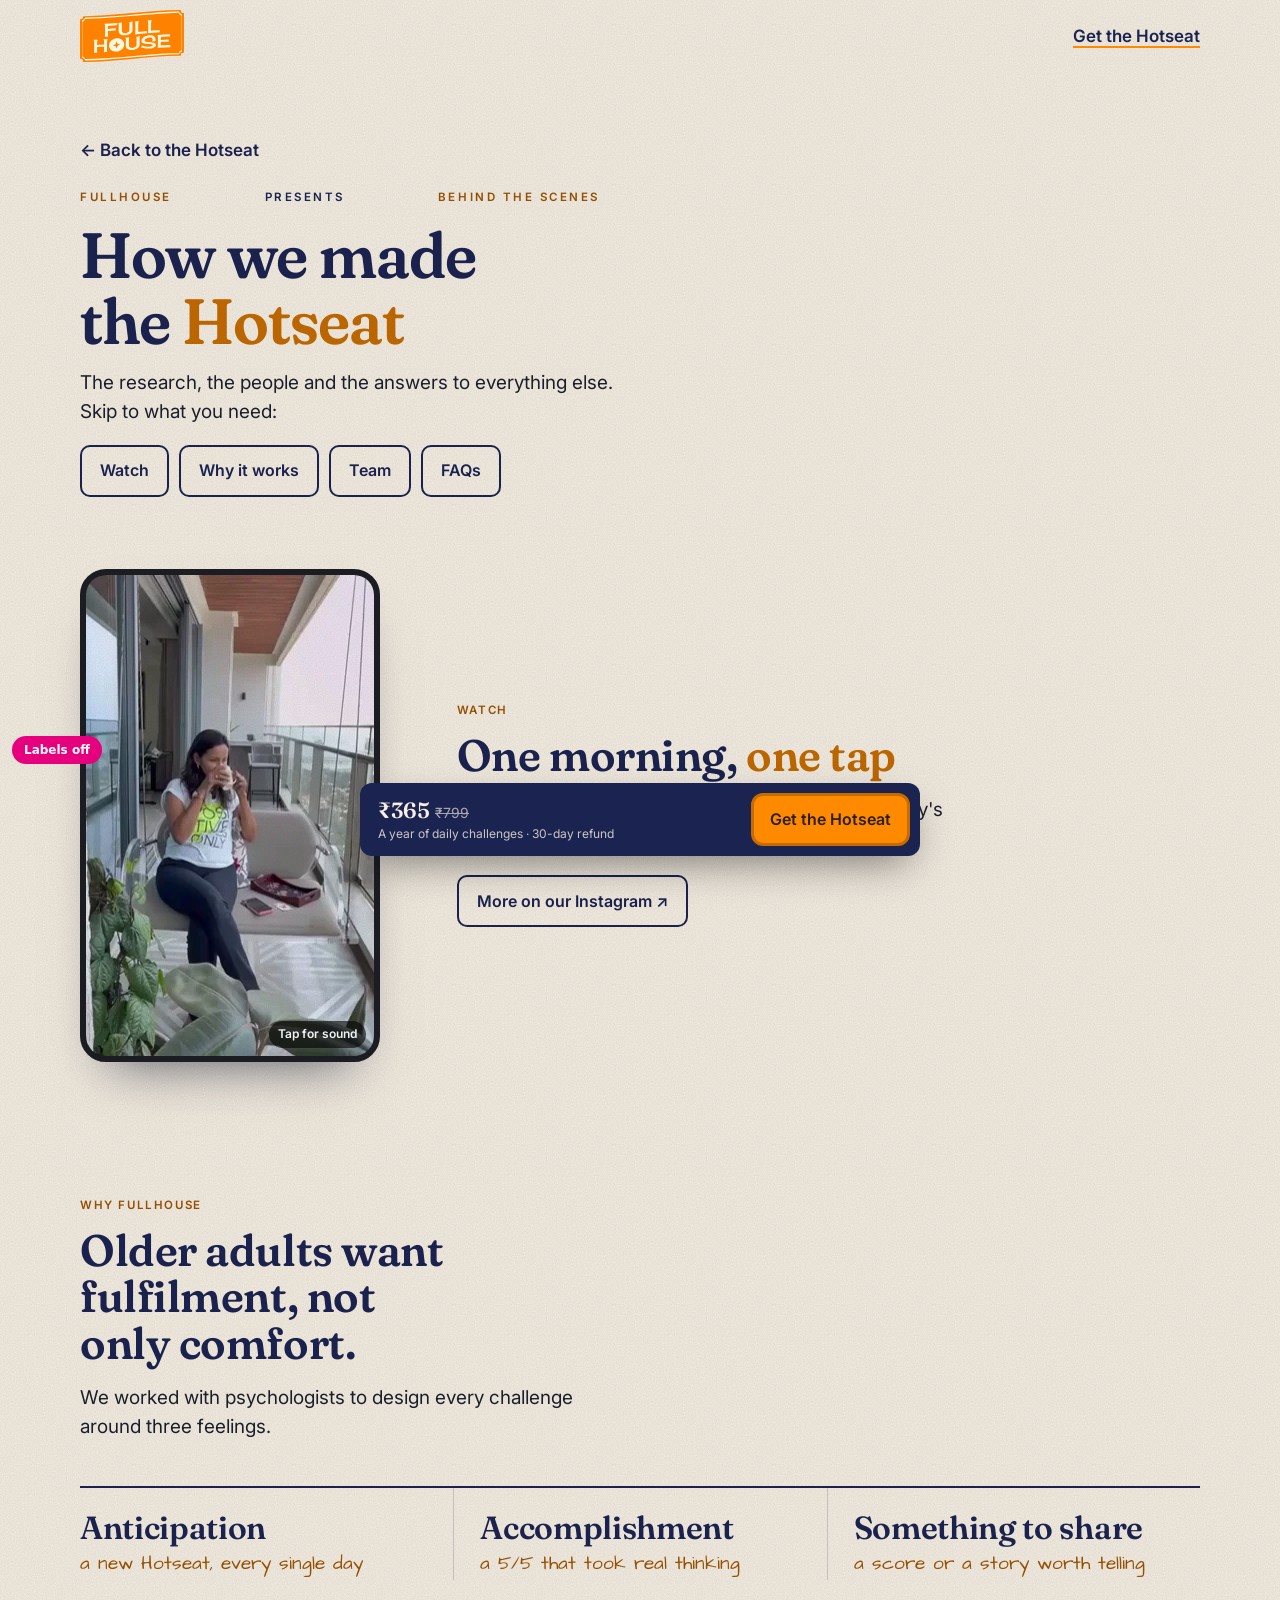
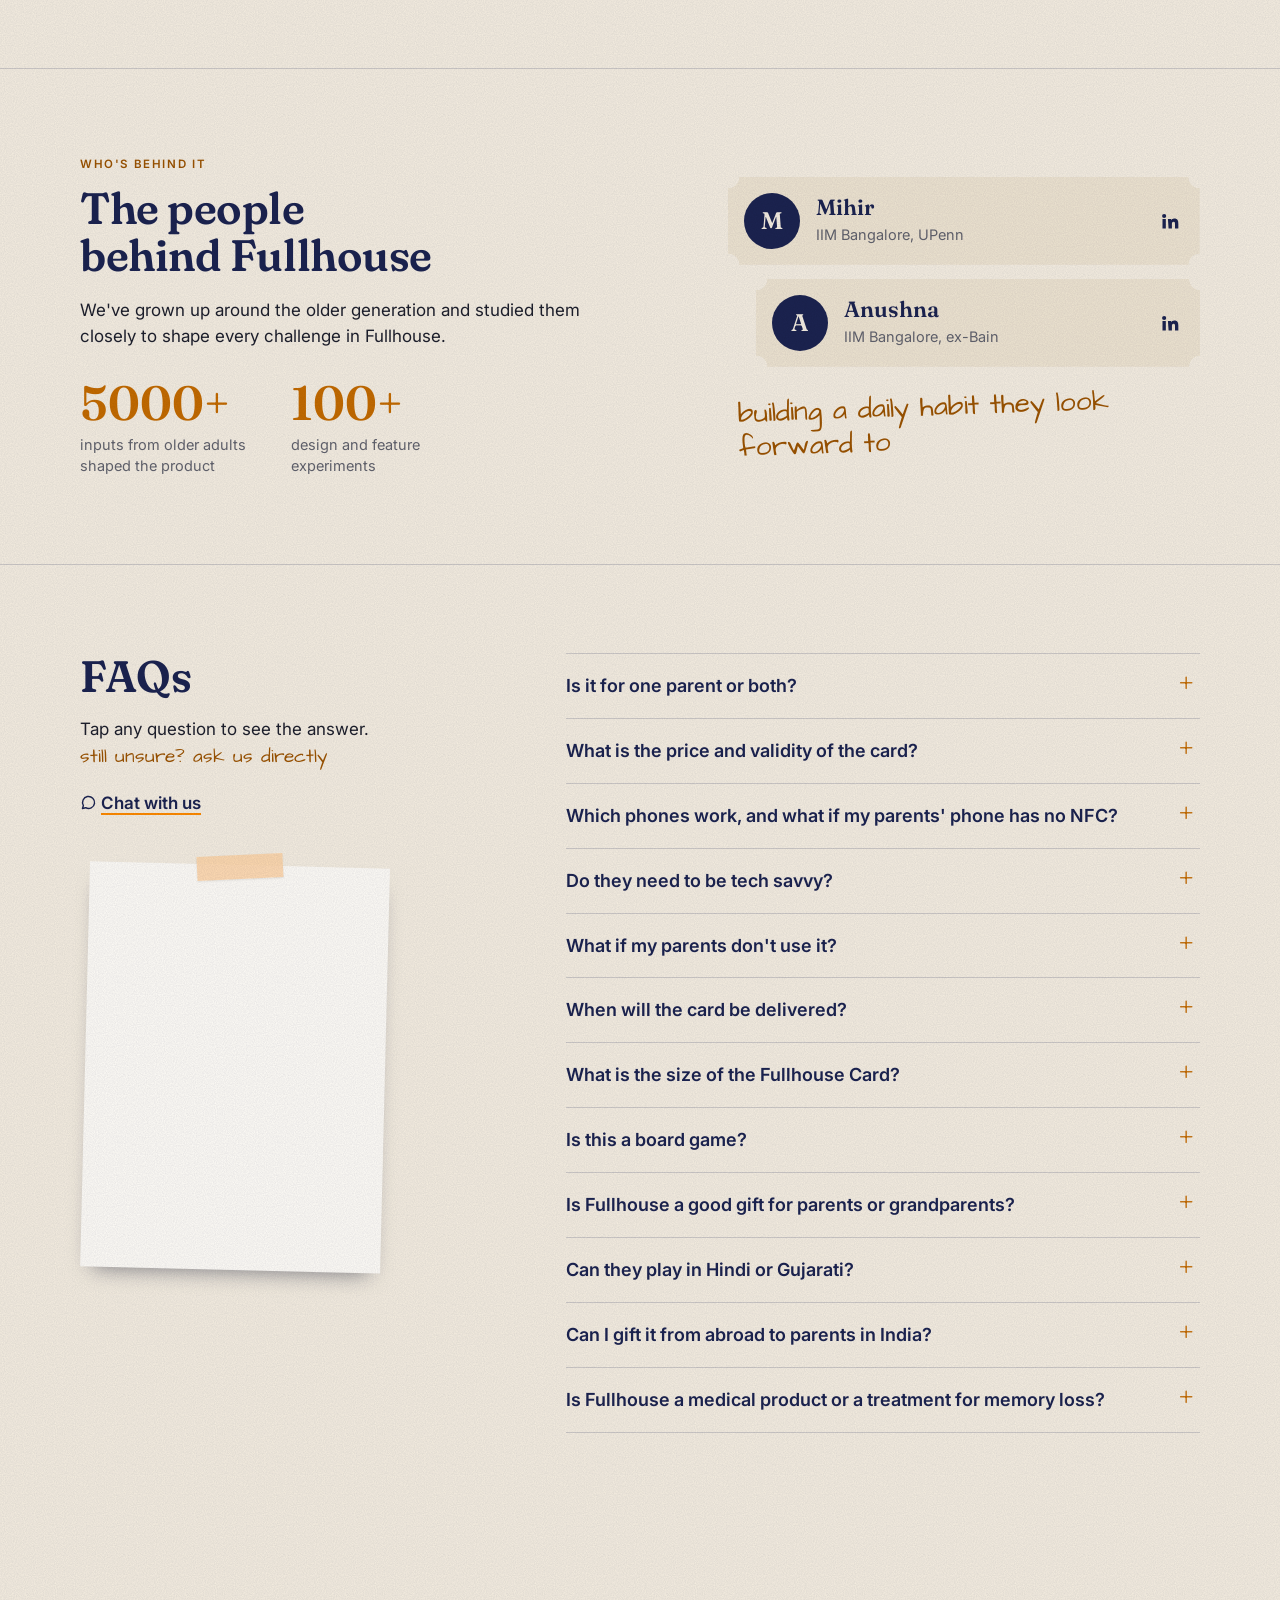
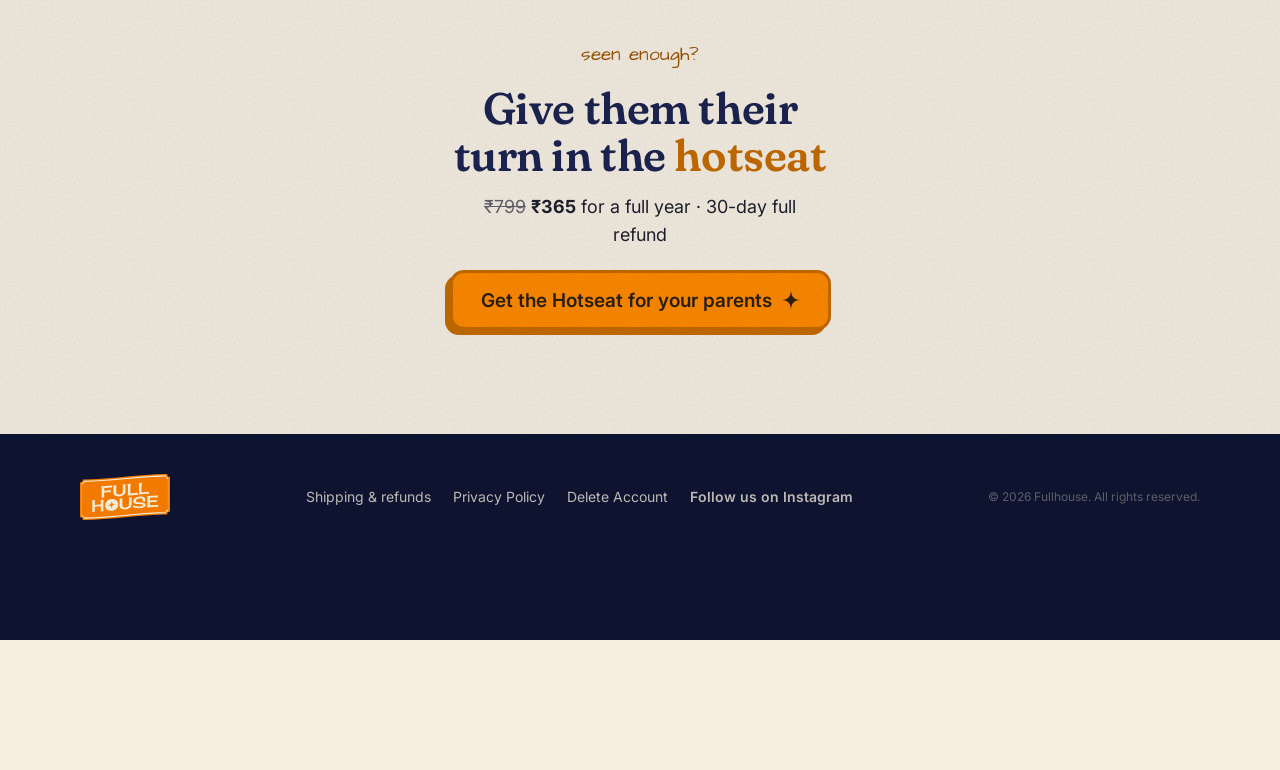
==== more.html @ b793ec42 "Hotseat landing v5 review build" ====
<!doctype html>
<html lang="en"><head><meta charset="utf-8"><meta name="robots" content="noindex, nofollow"><meta name="viewport" content="width=device-width, initial-scale=1, viewport-fit=cover">
<title>Hotseat: Behind the Scenes</title>
<link rel="preconnect" href="https://fonts.googleapis.com">
<link rel="preconnect" href="https://fonts.gstatic.com" crossorigin>
<link rel="stylesheet" href="https://fonts.googleapis.com/css2?family=Architects+Daughter&family=Inter:wght@400;500;600;700&family=Fraunces:ital,opsz,wght,SOFT,WONK@0,9..144,300..900,0..100,0..1;1,9..144,300..900,0..100,0..1&family=Livvic:wght@500;700&display=swap">
<link rel="stylesheet" href="brand/fullhouse.css">
<link rel="stylesheet" href="hotseat.css">

</head><body>
<svg width="0" height="0" style="position:absolute" aria-hidden="true">
  <symbol id="star" viewBox="0 0 24 24"><path d="M12 0C13 8.2 15.8 11 24 12 15.8 13 13 15.8 12 24 11 15.8 8.2 13 0 12 8.2 11 11 8.2 12 0Z"/></symbol>
  <symbol id="li" viewBox="0 0 24 24"><path d="M4.98 3.5a2.5 2.5 0 1 1 0 5 2.5 2.5 0 0 1 0-5zM3 9.5h4V21H3zM9.5 9.5h3.8v1.6h.1c.5-1 1.8-2 3.8-2 4 0 4.8 2.6 4.8 6V21h-4v-5.2c0-1.2 0-2.8-1.7-2.8s-2 1.3-2 2.7V21h-4z"/></symbol>
  <symbol id="wa" viewBox="0 0 24 24"><path d="M3.5 20.5l1.3-4.2A8.5 8.5 0 1 1 8 19.4z" fill="none" stroke="currentColor" stroke-width="2" stroke-linejoin="round"/></symbol>
</svg>

<div class="fh">

<nav class="nav" id="nav">
  <div class="wrap">
    <a href="index.html"><img class="logo" src="brand/assets/logo.svg" alt="Fullhouse"></a>
    <div class="nav-r"><a class="fh-link" href="index.html#buy">Get the Hotseat</a></div>
  </div>
</nav>

<main>
<!-- ================= PAGE 2: behind the scenes, for anyone who wants more before buying ================= -->
<section class="bts" data-label="Behind the scenes">
  <div class="wrap">
    <a class="back-link" href="index.html#buy">← Back to the Hotseat</a>
    <div class="fh-presents"><span>Fullhouse</span>presents<span>Behind the scenes</span></div>
    <h1 class="fh-display">How we made the <em>Hotseat</em></h1>
    <p class="lead">The research, the people and the answers to everything else. Skip to what you need:</p>
    <nav class="jump" aria-label="On this page"><a class="btn-line" href="#demo">Watch</a><a class="btn-line" href="#why">Why it works</a><a class="btn-line" href="#team">Team</a><a class="btn-line" href="#faqs">FAQs</a></nav>
  </div>
</section>

<section class="demo" id="demo" data-label="Demo video">
  <div class="wrap demo-grid">
    <button class="vid" type="button" aria-label="Play the demo video with sound">
      <video src="assets/live/product-demo-web.mp4" poster="assets/live/product-demo-poster.webp" muted loop playsinline preload="none"></video>
      <span class="snd">Tap for sound</span>
    </button>
    <div>
      <span class="fh-label lbl">Watch</span>
      <h2 class="fh-h2">One morning, <em>one tap</em></h2>
      <p class="lead">A real Hotseat on a real phone: tap the card, and today's challenge opens.</p>
      <p class="follow"><a class="btn-line" href="https://www.instagram.com/fullhouse.app/" target="_blank" rel="noopener">More on our Instagram ↗</a></p>
      <span class="todo">Add more socials here (YouTube shorts, player reels) once they exist</span>
    </div>
  </div>
</section>

<!-- ================= S5 WHY FULLHOUSE ================= -->
<section class="why" id="why" data-label="Why it works">
  <div class="wrap">
    <span class="fh-label lbl">Why Fullhouse</span>
    <h2 class="fh-h2" style="max-width:20ch">Older adults want fulfilment, not only comfort.</h2>
    <p class="lead">We worked with psychologists to design every challenge around three feelings.<span class="todo">Back this up: name the psychologist(s) or their credentials, e.g. "with Dr X, clinical psychologist"</span></p>
    <div class="feel">
      <div><b>Anticipation</b><span class="aside">a new Hotseat, every single day</span></div>
      <div><b>Accomplishment</b><span class="aside">a 5/5 that took real thinking</span></div>
      <div><b>Something to share</b><span class="aside">a score or a story worth telling</span></div>
    </div>
    <span class="todo">Claim slot: one taped research snippet would land "anticipation", e.g. Nawijn et al. 2010 (most of a holiday's happiness comes before it)</span>
  </div>
</section>

<!-- ================= S7 TEAM ================= -->
<section class="team rule" id="team" data-label="Team">
  <div class="wrap team-grid">
    <div>
      <span class="fh-label lbl">Who's behind it</span>
      <h2 class="fh-h2">The people behind Fullhouse</h2>
      <p>We've grown up around the older generation and studied them closely to shape every challenge in Fullhouse.</p>
      <div class="stats">
        <div><b>5000+</b><span>inputs from older adults shaped the product</span></div>
        <div><b>100+</b><span>design and feature experiments</span></div>
      </div>
      <span class="todo">Back this up: what counts as an "input" (interviews, survey answers, playtests?) and since when</span>
    </div>
    <div>
      <div class="fcards">
        <a class="fcard fh-notch" href="https://www.linkedin.com/in/mihirshah137/" target="_blank" rel="noopener"><span class="av2">M</span><span><b>Mihir</b><small>IIM Bangalore, UPenn</small></span><svg aria-label="LinkedIn"><use href="#li"/></svg></a>
        <a class="fcard fh-notch" href="https://www.linkedin.com/in/anushna-gugalia/" target="_blank" rel="noopener"><span class="av2">A</span><span><b>Anushna</b><small>IIM Bangalore, ex-Bain</small></span><svg aria-label="LinkedIn"><use href="#li"/></svg></a>
      </div>
      <span class="sign2 aside">building a daily habit they look forward to</span>
    </div>
  </div>
</section>

<!-- ================= S8 FAQ (live answers) ================= -->
<section class="faq rule" id="faqs" data-label="FAQs">
  <div class="wrap faq-grid">
    <div class="head">
      <h2 class="fh-h2">FAQs</h2>
      <p>Tap any question to see the answer.</p>
      <span class="aside">still unsure? ask us directly</span>
      <p style="margin-top:8px"><a class="fh-link" href="https://wa.me/918828807838"><svg><use href="#wa"/></svg>Chat with us</a></p>
      <figure class="fh-snap fh-flutter"><span class="fh-tape"></span><span class="fh-illus" style="--img:url(assets/illus/courtyard.png)" role="img" aria-label="Linocut: a family chatting over chai in a courtyard"></span></figure>
    </div>
    <div>
      <details><summary>Is it for one parent or both?</summary><p>Both can play on one card. If they'd like their own scores on the leaderboard, get a card each. They can also tap their card on a friend's phone, so friends can play today's Hotseat too, free.</p></details>
      <details><summary>What is the price and validity of the card?</summary><p>The card is priced at <s>₹799</s> ₹365 (early bird offer, first 2000 cards only) including GST for a year of the daily Hotseat challenge from the day the user starts using the card. The card is not renewable and there are no recurring expenses.</p></details>
      <details><summary>Which phones work, and what if my parents' phone has no NFC?</summary><p>Tap-to-open needs a compatible NFC phone; support varies by model. If tapping does not work, use the QR code or link instead. An internet connection is needed for the daily challenges. Our team can help with setup on WhatsApp.</p></details>
      <details><summary>Do they need to be tech savvy?</summary><p>Not at all. If they can use WhatsApp, they can use Fullhouse. We put their login on the card before it ships, so there's no sign-up or password: they download the app once, tap the card, and they're in. After that, one tap opens the day's challenge - no menus, no navigation. We're on WhatsApp if they'd like help.</p></details>
      <details><summary>What if my parents don't use it?</summary><p>Request a full refund within 30 days of delivery, no questions asked and no physical return required. <a class="fh-link" href="https://fullhouse.app/shipping-returns#request-refund">Request your refund through the website</a>.</p></details>
      <details><summary>When will the card be delivered?</summary><p>The first batch ships on 1 November 2026, with delivery expected 5–7 days after dispatch. Shipping is free across India. This is a dispatch date, not a guaranteed Diwali arrival date. <a class="fh-link" href="https://fullhouse.app/shipping-returns">Delivery details</a>.</p></details>
      <details><summary>What is the size of the Fullhouse Card?</summary><p>Same as a credit card - it slips easily into a wallet or sits on a side table.</p></details>
      <details><summary>Is this a board game?</summary><p>No. The Fullhouse Hotseat is a tap-to-play card - tapping it on their phone opens the day's challenge in the Fullhouse app. New quizzes, games, and memory prompts arrive every single day for 365 days.</p></details>
      <details><summary>Is Fullhouse a good gift for parents or grandparents?</summary><p>It suits someone who enjoys quizzes, familiar stories and a small daily activity on their phone. You can play a few challenges together at the start. It is not an age test, and nobody needs to be competitive or get every answer right.</p></details>
      <details><summary>Can they play in Hindi or Gujarati?</summary><p>Daily challenges are available in Hindi, Gujarati and English. Try our free <a class="fh-link" href="https://fullhouse.app/hi/paheliyan">Hindi paheliyan</a> or <a class="fh-link" href="https://fullhouse.app/gu/ukhana">Gujarati ukhana</a> with your family.</p></details>
      <details><summary>Can I gift it from abroad to parents in India?</summary><p>We deliver across India. You can arrange a gift for someone living in India; checkout shows the payment methods available to you. If your overseas payment method is not accepted, contact us on WhatsApp for help before ordering. International delivery is not available yet.</p></details>
      <details><summary>Is Fullhouse a medical product or a treatment for memory loss?</summary><p>No. Fullhouse is for entertainment and daily mental engagement. It does not diagnose, prevent or treat dementia or other medical conditions. Read our <a class="fh-link" href="https://fullhouse.app/cognitive-reserve">guide to cognitive reserve for Indian families</a> for the research context.</p></details>
    </div>
  </div>
</section>

<section class="end end-mini" data-label="Back to buy">
  <div class="wrap">
    <p class="aside">seen enough?</p>
    <h2 class="fh-h2">Give them their turn in the <em>hotseat</em></h2>
    <p class="end-sub"><s>₹799</s> <b>₹365</b> for a full year · 30-day full refund</p>
    <a class="fh-btn ask-btn" href="index.html#buy">Get the Hotseat for your parents <svg class="star"><use href="#star"/></svg></a>
  </div>
</section>
</main>

<footer class="foot">
  <div class="wrap">
    <img src="brand/assets/logo.svg" alt="Fullhouse">
    <nav>
      <a href="https://fullhouse.app/shipping-returns">Shipping &amp; refunds</a>
      <a href="https://fullhouse.app/privacy-policy">Privacy Policy</a>
      <a href="https://fullhouse.app/delete-account">Delete Account</a>
      <a class="fh-link" href="https://www.instagram.com/fullhouse.app/" target="_blank" rel="noopener">Follow us on Instagram</a>
    </nav>
    <small>© 2026 Fullhouse. All rights reserved.</small>
  </div>
</footer>

<a class="buybar on" href="index.html#buy" aria-label="Get the Hotseat, ₹365 early-bird price">
  <span><b>₹365</b> <s>₹799</s><small>A year of daily challenges · 30-day refund</small></span>
  <span class="go">Get the Hotseat</span>
</a>
<button class="dbg-toggle" id="dbgToggle" type="button">Labels on</button>
</div>

<script>
/* page 2 only needs the labels toggle and the demo video */
(() => {
  const $ = s => document.querySelector(s), btn = $("#dbgToggle");
  let on = true; try { on = localStorage.getItem("fh-dbg") === "on"; } catch (e) {}
  const apply = () => { document.documentElement.classList.toggle("dbg", on); btn.textContent = on ? "Labels on" : "Labels off"; };
  btn.onclick = () => { on = !on; try { localStorage.setItem("fh-dbg", on ? "on" : "off"); } catch (e) {} apply(); }; apply();
  const b = $(".vid"), v = b.querySelector("video"), s = b.querySelector(".snd");
  const mute = () => { v.muted = true; s.textContent = "Tap for sound"; };
  b.onclick = () => { if (!v.muted && !v.paused) return mute(); v.muted = false; v.currentTime = 0; s.textContent = "Sound on"; v.play().catch(mute); };
  new IntersectionObserver(([e]) => { if (e.isIntersecting) { if (!matchMedia("(prefers-reduced-motion: reduce)").matches) v.play().catch(() => {}); } else { v.pause(); mute(); } }, { threshold: .4 }).observe(v);
})();
</script>
<script src="brand/fullhouse.js"></script>
</body></html>
---- brand/fullhouse.css ----
/* Fullhouse web system v0.1: "tickets with things stuck on".
   One stylesheet for the brandbook and every real page. Rules and reasons: BRANDBOOK.md.
   Needs Google Fonts: Fraunces (opsz, wght, SOFT, WONK, ital), Inter and Architects Daughter (same faces as fullhouse-play). */


:root{
  /* paper */
  --fh-paper:#F6EFE1;      /* page */
  --fh-paper-2:#EFE5D1;    /* printed stubs, quiet panels */
  --fh-card:#FFFDF7;       /* polaroid borders, snippets, answer tickets */
  --fh-postit:#FFD9A8;     /* post-its only */
  /* ink */
  --fh-navy:#1B2350;       /* all ink: type, linework, the dark panel */
  --fh-text:#1D1F2C;       /* long body copy */
  --fh-mute:#62636D;       /* sources, captions (5.2:1 on paper) */
  /* orange: Fullhouse */
  --fh-orange:#FF8A00;     /* fills only: button, frames, token, highlights. Never text on paper (2.1:1) */
  --fh-orange-rim:#C56B00; /* button rim + shadow; orange text >= 24px only (3.4:1) */
  --fh-orange-text:#9C5300;/* small orange text on paper (5.0:1) */
  --fh-orange-soft:#FFD3A1;/* tape, quiet highlights */
  --fh-on-orange:#2B1F14;  /* text on orange (6.8:1). Never white (2.4:1) */

  --fh-serif:"Fraunces", Georgia, "Times New Roman", serif;
  --fh-sans:"Inter", "Helvetica Neue", Arial, sans-serif;
  --fh-hand:"Architects Daughter", "Bradley Hand", "Segoe Print", cursive;

  /* type scale (phone / grows on wide screens) */
  --fh-t-display:clamp(36px, 7vw, 64px);
  --fh-t-h2:clamp(28px, 5vw, 44px);
  --fh-t-h3:clamp(21px, 3.4vw, 26px);
  --fh-t-body:17px;
  --fh-t-small:15px;
  --fh-t-label:11.5px;
  --fh-t-note:20px;        /* Architects Daughter, matches fullhouse-play */

  /* space: 4 8 12 16 24 32 48 72 */
  --fh-s1:4px; --fh-s2:8px; --fh-s3:12px; --fh-s4:16px; --fh-s5:24px; --fh-s6:32px; --fh-s7:48px; --fh-s8:72px;
  --fh-notch:16px;         /* ticket corner radius; 11px on small stubs */
  --fh-grain:url("data:image/svg+xml;utf8,<svg xmlns='http://www.w3.org/2000/svg' width='160' height='160'><filter id='n'><feTurbulence type='fractalNoise' baseFrequency='.9' numOctaves='2' stitchTiles='stitch'/><feColorMatrix values='0 0 0 0 0.1  0 0 0 0 0.1  0 0 0 0 0.2  0 0 0 .5 0'/></filter><rect width='100%' height='100%' filter='url(%23n)'/></svg>");
  color-scheme:light;      /* single light world on purpose: it is printed paper */
}

/* ---------- base ---------- */
.fh{background:var(--fh-paper);color:var(--fh-text);font:400 var(--fh-t-body)/1.55 var(--fh-sans);position:relative;isolation:isolate}
.fh::after{content:"";position:absolute;inset:0;background:var(--fh-grain);opacity:.32;mix-blend-mode:multiply;pointer-events:none;z-index:50}
.fh :focus-visible{outline:3px solid var(--fh-navy);outline-offset:3px}

/* ---------- type ---------- */
.fh-display{font:600 var(--fh-t-display)/1.03 var(--fh-serif);font-variation-settings:"SOFT" 70;letter-spacing:-.015em;color:var(--fh-navy);margin:0;text-wrap:balance}
.fh-display em,.fh-h2 em{font-style:normal;color:var(--fh-orange-rim)} /* one emphasis per headline; large sizes only */
.fh-h2{font:600 var(--fh-t-h2)/1.06 var(--fh-serif);font-variation-settings:"SOFT" 70;letter-spacing:-.01em;color:var(--fh-navy);margin:0;text-wrap:balance}
.fh-h3{font:600 var(--fh-t-h3)/1.2 var(--fh-serif);color:var(--fh-navy);margin:0;text-wrap:balance}
.fh-marquee{font:900 clamp(36px,8vw,56px)/.95 var(--fh-serif);font-variation-settings:"SOFT" 100,"opsz" 144;text-transform:uppercase;color:var(--fh-navy)}
.fh-label{font:600 var(--fh-t-label)/1.3 var(--fh-sans);letter-spacing:.14em;text-transform:uppercase}
.fh-small{font-size:var(--fh-t-small)}
.fh-note{font:400 var(--fh-t-note)/1.15 var(--fh-hand);color:var(--fh-navy)}
.fh-src{display:block;font:500 11.5px/1.35 var(--fh-sans);letter-spacing:.02em;color:var(--fh-mute);margin-top:var(--fh-s2)}
.fh-quote{font:italic 400 clamp(23px,4vw,30px)/1.2 var(--fh-serif);font-variation-settings:"SOFT" 100;color:var(--fh-navy);margin:0;text-wrap:balance}

/* ---------- printed: ticket notch (shared mask) ---------- */
.fh-notch{--r:var(--fh-notch);
  -webkit-mask:radial-gradient(circle at 0 0,#0000 var(--r),#000 calc(var(--r) + .5px)) 0 0/51% 51% no-repeat,radial-gradient(circle at 100% 0,#0000 var(--r),#000 calc(var(--r) + .5px)) 100% 0/51% 51% no-repeat,radial-gradient(circle at 0 100%,#0000 var(--r),#000 calc(var(--r) + .5px)) 0 100%/51% 51% no-repeat,radial-gradient(circle at 100% 100%,#0000 var(--r),#000 calc(var(--r) + .5px)) 100% 100%/51% 51% no-repeat;
          mask:radial-gradient(circle at 0 0,#0000 var(--r),#000 calc(var(--r) + .5px)) 0 0/51% 51% no-repeat,radial-gradient(circle at 100% 0,#0000 var(--r),#000 calc(var(--r) + .5px)) 100% 0/51% 51% no-repeat,radial-gradient(circle at 0 100%,#0000 var(--r),#000 calc(var(--r) + .5px)) 0 100%/51% 51% no-repeat,radial-gradient(circle at 100% 100%,#0000 var(--r),#000 calc(var(--r) + .5px)) 100% 100%/51% 51% no-repeat}

/* poster frame: orange 2px ticket outline. Usage: <div class="fh-frame fh-notch"><div class="fh-frame__in fh-notch">…</div></div> */
.fh-frame{background:var(--fh-orange);padding:2px}
.fh-frame__in{--r:calc(var(--fh-notch) - 1px);background:var(--fh-paper);padding:var(--fh-s5) var(--fh-s5) var(--fh-s6);position:relative}
.fh-presents{display:flex;justify-content:space-between;gap:var(--fh-s3);font:600 var(--fh-t-label) var(--fh-sans);letter-spacing:.22em;text-transform:uppercase;color:var(--fh-navy)}
.fh-presents span{color:var(--fh-orange-text)}
.fh-starrule{display:flex;align-items:center;justify-content:center;gap:10px;color:var(--fh-orange);margin:var(--fh-s4) 0}
.fh-starrule::before,.fh-starrule::after{content:"";height:1.5px;width:64px;background:var(--fh-orange-rim)}

/* Admit stub: label column | perforation | content */
.fh-stub{--r:11px;background:var(--fh-paper-2);display:grid;grid-template-columns:92px 1fr;position:relative}
.fh-stub::before{content:"";position:absolute;left:92px;top:9px;bottom:9px;border-left:2px dashed rgba(27,35,80,.35)}
.fh-stub__l{padding:var(--fh-s3) var(--fh-s2) var(--fh-s3) 14px;display:grid;align-content:start;gap:6px}
.fh-stub__l b{font:600 15px var(--fh-serif);color:var(--fh-navy)}
.fh-stub__l span{font:600 10.5px/1.25 var(--fh-sans);letter-spacing:.08em;text-transform:uppercase}
.fh-stub__r{padding:var(--fh-s3) var(--fh-s4) var(--fh-s3) 18px;min-width:0}

/* rubber stamp: orange outline, tilted, sits over a corner of something */
.fh-stamp{display:inline-block;transform:rotate(-8deg);border:2.5px solid var(--fh-orange);color:var(--fh-orange-text);background:rgba(255,253,247,.92);font:700 12px/1.1 var(--fh-sans);letter-spacing:.14em;text-transform:uppercase;padding:8px 10px;text-align:center;border-radius:6px}
.fh-stamp b{display:block;font:900 22px/1 var(--fh-serif);letter-spacing:0}

/* ticker: true crawl right → left. Write items once; fullhouse.js duplicates them for the loop */
.fh-ticker{overflow:hidden;white-space:nowrap;background:var(--fh-navy);color:var(--fh-paper);font:600 12.5px/1 var(--fh-sans);letter-spacing:.1em;text-transform:uppercase;padding:11px 0}
.fh-ticker__track{display:inline-flex;align-items:center;animation:fh-crawl var(--fh-crawl,40s) linear infinite}
.fh-ticker__track>*{padding-inline:12px;display:inline-flex;align-items:center}
.fh-ticker:hover .fh-ticker__track,.fh-ticker:focus-within .fh-ticker__track{animation-play-state:paused}
@keyframes fh-crawl{to{transform:translateX(-50%)}}

/* ---------- stuck on ---------- */
.fh-tape{position:absolute;width:86px;height:24px;background:rgba(255,211,161,.78);top:-10px;left:50%;transform:translateX(-50%) rotate(-4deg);box-shadow:0 1px 2px rgba(0,0,0,.08);z-index:4}
.fh-pin{position:absolute;top:-8px;left:50%;width:18px;height:18px;border-radius:50%;background:radial-gradient(circle at 35% 35%,#FFC27A,var(--fh-orange) 45%,var(--fh-orange-rim));box-shadow:2px 4px 4px -1px rgba(0,0,0,.35);transform:translateX(-50%);z-index:5}
/* polaroid: picture + optional Caveat caption. Taped = paper on paper; pinned = on show */
.fh-snap{position:relative;background:var(--fh-card);padding:9px 9px 36px;box-shadow:0 12px 22px -12px rgba(20,25,50,.55);margin:0}
.fh-snap>figcaption{position:absolute;bottom:7px;left:11px;right:11px}
.fh-snap img{display:block;width:100%;height:auto}
/* ruled notebook snippet with a torn top: research notes + their source */
.fh-snippet{position:relative;background:var(--fh-card) repeating-linear-gradient(transparent 0 27px,rgba(27,35,80,.16) 27px 28px);background-position:0 30px;padding:var(--fh-s4) var(--fh-s4) 14px 34px;box-shadow:0 8px 14px -10px rgba(20,25,50,.5);transform:rotate(-1.4deg);clip-path:polygon(0 4px,7% 0,15% 3px,24% 0,33% 4px,43% 1px,52% 4px,62% 0,71% 3px,80% 0,89% 4px,100% 1px,100% 100%,0 100%)}
.fh-snippet::before{content:"";position:absolute;left:22px;top:0;bottom:0;border-left:1.5px solid rgba(255,138,0,.6)}
.fh-snippet .fh-note{line-height:28px}
.fh-snippet-wrap{position:relative} /* tape sits on the wrapper because the snippet's torn edge clips children */
/* post-it: a short thought or a quote, always pinned */
.fh-postit{position:relative;background:var(--fh-postit);padding:22px 18px 18px;box-shadow:0 10px 14px -10px rgba(60,40,10,.5);transform:rotate(1.8deg)}

/* ---------- interactive ---------- */
/* the one chunky button: app style, hard offset shadow, presses into it */
.fh-btn{display:inline-flex;align-items:center;gap:10px;min-height:52px;font:600 17px/1 var(--fh-sans);color:var(--fh-on-orange);background:var(--fh-orange);border:3px solid var(--fh-orange-rim);border-radius:14px;padding:14px 22px;text-decoration:none;box-shadow:-5px 5px 0 var(--fh-orange-rim);transition:transform .08s,box-shadow .08s;cursor:pointer}
.fh-btn:active{transform:translate(-4px,4px);box-shadow:-1px 1px 0 var(--fh-orange-rim)}
.fh-btn small{font:500 14px var(--fh-sans);opacity:.8}
/* everything else that's clickable */
.fh-link{color:var(--fh-navy);font-weight:600;text-decoration:underline;text-decoration-color:var(--fh-orange);text-decoration-thickness:2px;text-underline-offset:4px}
/* quiz answers: ticket cut-outs; the chosen one gets punched */
.fh-opts{display:grid;gap:10px}
.fh-opt{all:unset;box-sizing:border-box;--r:9px;cursor:pointer;position:relative;display:flex;gap:12px;align-items:center;min-height:52px;font:500 16px/1.3 var(--fh-sans);padding:12px 40px 12px 14px;background:var(--fh-card);color:var(--fh-text)}
.fh-opt b{flex:none;width:28px;height:28px;display:grid;place-items:center;font:600 13px var(--fh-sans);color:var(--fh-navy);border:1.5px solid var(--fh-navy);border-radius:4px}
.fh-opt[aria-pressed="true"]{background:var(--fh-orange);color:var(--fh-on-orange)}
.fh-opt[aria-pressed="true"]::after{content:"";position:absolute;right:14px;top:50%;width:14px;height:14px;margin-top:-7px;border-radius:50%;background:var(--fh-hole,var(--fh-navy));box-shadow:inset 1px 2px 2px rgba(0,0,0,.4);animation:fh-punch .25s ease-out}
.fh-opt:focus-visible{outline:3px solid var(--fh-orange);outline-offset:2px}
@keyframes fh-punch{from{scale:0}to{scale:1}}
/* the dark panel: navy block for the quiz and one other moment per page */
.fh-panel{background:var(--fh-navy);color:var(--fh-paper);padding:var(--fh-s4) 14px var(--fh-s5);border-radius:6px}
.fh-panel .fh-h3{color:var(--fh-paper)}
.fh-panel .fh-label{color:var(--fh-orange)}

/* points token: the product's real unit */
.fh-token{display:inline-block;width:1.15em;height:1em;background:url("assets/token-flat.svg") center/contain no-repeat;vertical-align:-.12em}
.fh-score{display:inline-flex;align-items:center;gap:6px;font:600 18px var(--fh-sans);color:var(--fh-navy);font-variant-numeric:tabular-nums}

/* ---------- illustration ---------- */
/* linocut PNGs are masks, so ink colour comes from CSS: <span class="fh-illus" style="--img:url(assets/illus/x.png)"></span> */
.fh-illus{display:block;background:var(--fh-navy);-webkit-mask:var(--img) center/cover no-repeat;mask:var(--img) center/cover no-repeat}

/* ---------- motion: paper behaving like paper ---------- */
.fh-flutter{transform-origin:50% 0;animation:fh-flutter 6.5s ease-in-out infinite}
.fh-flutter--slow{animation-duration:8.5s;animation-delay:-2s}
@keyframes fh-flutter{0%,100%{transform:rotate(1.4deg)}22%{transform:rotate(.2deg) skewX(.6deg)}38%{transform:rotate(2.1deg)}55%{transform:rotate(.9deg) skewX(-.4deg)}74%{transform:rotate(1.9deg)}}
.fh-lift{transform-origin:50% 0;animation:fh-lift 7s ease-in-out infinite}
@keyframes fh-lift{0%,70%,100%{transform:rotate(1.8deg) perspective(500px) rotateX(0)}80%{transform:rotate(2.2deg) perspective(500px) rotateX(14deg)}88%{transform:rotate(1.7deg) perspective(500px) rotateX(3deg)}}
/* one-shot reveals: fullhouse.js arms them only when they start below the fold, so content is complete without JS */
.fh-armed[data-fh="write"]{clip-path:inset(-10% 100% -10% 0)}
.fh-play[data-fh="write"]{animation:fh-write 1.4s steps(28) forwards}
@keyframes fh-write{from{clip-path:inset(-10% 100% -10% 0)}to{clip-path:inset(-10% -2% -10% 0)}}
.fh-armed[data-fh="stamp"]{opacity:0}
.fh-play[data-fh="stamp"]{animation:fh-stamp .45s cubic-bezier(.5,0,.6,1.4) both}
@keyframes fh-stamp{from{opacity:0;scale:1.8}60%{opacity:1;scale:.94}to{opacity:1;scale:1}}
.fh-play[data-fh="spin"]{animation:fh-spin 1.1s cubic-bezier(.3,.7,.3,1)}
@keyframes fh-spin{to{transform:rotateY(1080deg)}}
@media (prefers-reduced-motion:reduce){
  .fh-ticker__track,.fh-flutter,.fh-lift,.fh-play,.fh-opt::after{animation:none!important}
  .fh-btn{transition:none}
  .fh-armed{clip-path:none!important;opacity:1!important}
}
---- hotseat.css ----
/* Hotseat landing page v3: page layer on top of brand/fullhouse.css (the system).
   Shared by draft-b.html and mockup.html. Tokens come from the system; the only extra colours
   live inside phone frames (the app, WhatsApp), which BRANDBOOK §2 + D21 copy exactly. */
*, *::before, *::after { box-sizing: border-box;}
html { -webkit-text-size-adjust: 100%;}
/* no smooth scroll-behavior: it breaks ScrollTrigger re-measuring (the story pin drifted and the page jumped) */
body { margin: 0; background: var(--fh-paper); -webkit-font-smoothing: antialiased; overflow-x: clip;}
img { display: block; max-width: 100%;}
button { font: inherit; color: inherit; cursor: pointer; -webkit-tap-highlight-color: transparent;}
a { color: inherit;}
.fh { overflow-x: clip;}
.wrap { width: min(1120px, 100% - 32px); margin: 0 auto;}
section { position: relative; padding: 88px 0;}
[id] { scroll-margin-top: 76px;}
.star { width: 14px; height: 14px; flex: none; fill: currentColor;}
.lbl { color: var(--fh-orange-text); display: block; margin-bottom: 14px;}
.lead { font-size: 19px; max-width: 46ch; margin: 16px 0 0;}
.mute { color: var(--fh-mute);}
.rule { border-top: 1.5px solid rgba(27,35,80,.18);}
/* --img paths resolve against brand/fullhouse.css (where the mask is used), so write them as assets/illus/… */
/* Handwriting floating on paper: only for tiny directions and asides (owner, 2026-10-07). Points go on stuck-on objects. */
.aside { font: 400 19px/1.2 var(--fh-hand); color: var(--fh-orange-text);}
.fh-link { cursor: pointer;}
.fh-link svg { width: 17px; height: 17px; vertical-align: -3px; margin-right: 4px;}
.fh-btn .star { fill: var(--fh-on-orange);}
/* ---------- Ticker + nav ---------- */
.fh-ticker { position: relative; z-index: 61;}
.fh-ticker .fh-token { width: 15px; height: 13px;}
.nav { position: sticky; top: 0; z-index: 60; background: var(--fh-paper); border-bottom: 1.5px solid rgba(27,35,80,.14);}
.nav .wrap { display: flex; align-items: center; justify-content: space-between; height: 64px;}
.nav .logo { width: 104px;}
.nav-r { display: flex; gap: 18px; align-items: center;}
.snd-tg { all: unset; cursor: pointer; display: inline-flex; align-items: center; gap: 6px; min-height: 44px; font: 600 var(--fh-t-label) var(--fh-sans); letter-spacing: .14em; text-transform: uppercase; color: var(--fh-navy);}
.snd-tg[aria-pressed="false"] { color: var(--fh-mute);}
.snd-tg:focus-visible { outline: 3px solid var(--fh-navy); outline-offset: 3px;}
/* ---------- S1 Hero: poster frame #1 ---------- */
.hero { display: grid; grid-template-columns: minmax(0, 560px) auto; grid-template-areas: "intro play" "after play"; justify-content: center; column-gap: clamp(40px, 7vw, 110px); align-items: center; align-content: center; margin-top: 18px;}
.after { grid-area: after; align-self: start;}
.play { grid-area: play; position: relative; zoom: var(--pz, 1);}
.hero h1 { max-width: 14ch;}
.av2 { width: 36px; height: 36px; flex: none; border-radius: 50%; display: grid; place-items: center; font: 600 15px var(--fh-serif); color: var(--fh-paper); background: var(--fh-navy);}
.try { position: absolute; left: -170px; bottom: 170px; transform: rotate(-6deg); text-align: right;}
.try svg { display: block; margin: 4px 0 0 auto;}
/* Mon–Sun tabs: tappable, so they keep a ticket shape (side notches) */
.tickets { display: flex; gap: 5px; max-width: 400px; justify-content: center; margin: 0 auto 18px; position: relative; z-index: 2;}
.tk { position: relative; flex: 1 1 0; max-width: 54px; min-width: 0; min-height: 52px; padding: 8px 0 7px; text-align: center; border: 0; color: var(--fh-navy); background: none; line-height: 1.1; font-family: var(--fh-sans); isolation: isolate;}
/* the notched ticket lives on ::before so the mask doesn't clip the "today!" tag */
.tk::before { content: ""; position: absolute; inset: 0; z-index: -1; background: var(--fh-paper-2); transition: background .2s;
  -webkit-mask: radial-gradient(circle 4.5px at 0 50%, transparent 98%, #000) left/51% 100% no-repeat, radial-gradient(circle 4.5px at 100% 50%, transparent 98%, #000) right/51% 100% no-repeat;
          mask: radial-gradient(circle 4.5px at 0 50%, transparent 98%, #000) left/51% 100% no-repeat, radial-gradient(circle 4.5px at 100% 50%, transparent 98%, #000) right/51% 100% no-repeat;}
.tk[aria-selected="true"]::before { background: var(--fh-orange);}
.tk b { display: block; font-size: 14px; font-weight: 600;}
.tk small { display: block; font-size: 10.5px; font-weight: 500; color: var(--fh-mute); margin-top: 3px; letter-spacing: .04em;}
.tk[aria-selected="true"] { color: var(--fh-on-orange);}
.tk[aria-selected="true"] small { color: var(--fh-on-orange);}
.tk:focus-visible { outline: 3px solid var(--fh-navy); outline-offset: 2px;}
.today-tag { position: absolute; left: 50%; top: -24px; transform: translateX(-50%) rotate(-6deg); font: 400 16px var(--fh-hand); color: var(--fh-orange-text); white-space: nowrap; pointer-events: none;}
/* ================= Inside phone frames: copied from the app / WhatsApp exactly (BRANDBOOK §2, D21) ================= */
.phone { --cream: #fffae8; --ink: #2b1f14; --ink-2: #6e5b4a; --orange: #ff8a00; --peach: #ffb68c; --rim: #c56b00; --gold: #f4c66e; --navy: #0e1431;
  --teal: #3ca398; --teal-lo: #15554e; --wa-green: #25d366; --wa-dark: #075e54; --wa-bg: #efe6d8; --app: "Livvic", system-ui, sans-serif; --ease: cubic-bezier(.2,.8,.2,1);
  --w: 300px; width: var(--w); height: calc(var(--w) * 2.06); border-radius: calc(var(--w) * .17); padding: calc(var(--w) * .036); position: relative; margin: 0 auto; flex: none;
  background: linear-gradient(150deg, #4a4d57 0%, #1d1e24 22%, #2a2c33 60%, #141519 100%);
  box-shadow: inset 0 0 0 1.5px rgba(255,255,255,.2), inset 0 0 0 calc(var(--w) * .02) #0b0b0e, 0 40px 70px -30px rgba(20,25,50,.7), 0 14px 24px -12px rgba(20,25,50,.4);}
.scr { position: relative; width: 100%; height: 100%; border-radius: calc(var(--w) * .135); overflow: hidden; background: var(--cream); color: var(--ink); font-family: var(--app); line-height: 1.4;}
.island { position: absolute; top: calc(var(--w) * .03); left: 50%; width: 31%; height: calc(var(--w) * .088); transform: translateX(-50%); background: #000; border-radius: 99px; z-index: 31;}
.sb { height: calc(var(--w) * .145); display: flex; align-items: flex-end; justify-content: space-between; padding: 0 calc(var(--w) * .085) 6px; font-size: calc(var(--w) * .045); font-weight: 700;}
.sb .ico { display: flex; gap: 4px; align-items: center;}
.sb svg { fill: currentColor;}
.app { position: absolute; inset: 0; display: flex; flex-direction: column;}
.app-top { display: flex; justify-content: space-between; align-items: center; padding: 4px 16px 10px;}
.hello small { display: block; font-size: 12px; color: var(--ink-2); font-weight: 500;}
.hello b { font-size: 17px;}
.pts { display: flex; align-items: center; gap: 6px; background: #fff; border-radius: 99px; padding: 4px 10px 4px 5px; font-weight: 700; font-size: 15px; box-shadow: 0 2px 8px rgba(0,0,0,.07);}
.pts img { width: 26px;}
.card { flex: 1; margin: 0 12px; background: #fff; border-radius: 20px; box-shadow: 0 3px 10px rgba(0,0,0,.08); padding: 16px 14px 12px; display: flex; flex-direction: column; position: relative; overflow: hidden;}
.c-title { display: flex; justify-content: space-between; align-items: center;}
.c-title span { font-weight: 700; color: var(--orange); font-size: 16px; padding-bottom: 2px; border-bottom: 3px solid var(--peach);}
.c-title i { font-style: normal; font-size: 11.5px; font-weight: 700; color: var(--teal); background: #e5f5f2; border-radius: 99px; padding: 3px 9px;}
.prog { display: flex; gap: 6px; margin: 12px 0 2px;}
.prog span { width: 22px; height: 22px; border-radius: 6px; border: 2px solid var(--orange); display: grid; place-items: center; font-size: 11px; font-weight: 700; color: var(--rim);}
.prog span.done { background: var(--orange); color: #fff;}
.q { font-weight: 700; font-size: calc(var(--w) * .058); line-height: 1.28; margin: 12px 0 14px; min-height: 70px;}
.opts { display: grid; grid-template-columns: 1fr 1fr; gap: 9px;}
.opt { position: relative; border: 0; border-radius: 9px; min-height: 52px; padding: 8px 6px; font-family: var(--app); font-weight: 700; font-size: 15px; color: #fff; text-shadow: 0 1px 0 rgba(150,70,0,.25);
  background: linear-gradient(#fcb58b, #ff8905); box-shadow: 0 3px 0 var(--rim); transition: transform .12s, opacity .35s, filter .3s;}
.opt:active:not(:disabled) { transform: translateY(2px); box-shadow: 0 1px 0 var(--rim);}
.opt:disabled { cursor: default;}
.opt.gone { opacity: 0; pointer-events: none; transform: scale(.9);}
.opt.lock { background: linear-gradient(#ffe7a3, var(--gold)); color: var(--navy); text-shadow: none; animation: lock .45s ease-in-out infinite alternate;}
.opt.right { background: linear-gradient(#33b14c, #01743d); box-shadow: 0 3px 0 #005a2e; animation: none; color: #fff;}
.opt.wrong { background: linear-gradient(#fb7474, #d12f2f); box-shadow: 0 3px 0 #9c1e1e; animation: none; color: #fff;}
.opt.dim { filter: saturate(.3) opacity(.55);}
@keyframes lock { to { box-shadow: 0 3px 0 var(--rim), 0 0 0 7px rgba(244,198,110,.35); } }
.verdict { min-height: 40px; margin: 10px 2px 0; font-size: 13.5px; line-height: 1.4; color: var(--ink-2);}
.verdict b { color: var(--ink);}
.toast { position: absolute; left: 8px; right: 8px; bottom: 8px; z-index: 6; background: #fff; border-radius: 14px; padding: 12px 14px; font-size: 14px; line-height: 1.42; color: var(--ink-2);
  box-shadow: 0 -2px 0 #f3eadc, 0 14px 30px -10px rgba(60,30,0,.35); transform: translateY(140%); transition: transform .4s var(--ease);}
.toast.show { transform: none;}
.toast b { color: var(--ink);}
.toast a, .verdict a { color: var(--rim); font-weight: 700;}
.lls { margin-top: auto;}
.lls p { margin: 0 0 7px; text-align: center; font-weight: 700; color: var(--orange); font-size: 13px; display: flex; align-items: center; gap: 8px;}
.lls p::before, .lls p::after { content: ""; flex: 1; height: 1.5px; background: #f1e7db;}
.ll { display: grid; grid-template-columns: repeat(3,1fr); gap: 7px;}
.ll button { position: relative; background: #fff; border: 2px solid var(--teal); color: var(--teal); border-radius: 10px; padding: 7px 2px; font-family: var(--app); font-weight: 700; font-size: 12px; line-height: 1.1; min-height: 42px; box-shadow: -2px 2px 0 var(--teal-lo);}
.ll button:active:not(:disabled) { transform: translate(-2px,2px); box-shadow: none;}
.ll button:disabled { border-color: #c9c3bb; color: #a9a29a; box-shadow: -2px 2px 0 #c9c3bb;}
.ll button:disabled::after { content: ""; position: absolute; left: 4px; right: 4px; top: 50%; height: 2px; background: #d12f2f; transform: rotate(-18deg); border-radius: 2px;}
.app-bot { display: flex; justify-content: space-between; align-items: center; padding: 10px 14px 18px;}
.back { width: 44px; height: 44px; border-radius: 50%; border: 2px solid #eadfcf; background: #fff; display: grid; place-items: center;}
.next { border: 0; background: none; padding: 0; filter: drop-shadow(-2px 2px 0 var(--rim));}
.next:active { transform: translate(-2px,2px); filter: none;}
.coins { position: absolute; left: 50%; top: 50%; width: 360px; height: 360px; transform: translate(-50%,-55%); pointer-events: none; z-index: 20;}
.mem { display: grid; grid-template-columns: repeat(4,1fr); gap: 8px; margin-top: 12px; perspective: 600px;}
.tile { position: relative; aspect-ratio: 3/4; border: 0; padding: 0; background: none; transform-style: preserve-3d; transition: transform .45s var(--ease);}
.tile .f, .tile .b { position: absolute; inset: 0; border-radius: 10px; backface-visibility: hidden; display: grid; place-items: center;}
.tile .b { background: linear-gradient(#fcb58b, #ff8905); box-shadow: 0 3px 0 var(--rim);}
.tile .b svg { width: 22px; fill: var(--cream); opacity: .9;}
.tile .f { background: var(--cream); transform: rotateY(180deg); box-shadow: inset 0 0 0 2px var(--peach);}
.tile .f img { width: 78%;}
.tile.up, .tile.done { transform: rotateY(180deg);}
.tile.done .f { box-shadow: inset 0 0 0 2.5px #33b14c; background: #effbf1;}
.diya { margin: 18px auto 8px; width: 160px; height: 160px; border-radius: 50%; border: 0; background: radial-gradient(circle at 50% 62%, #3a2b20, #18110c); position: relative; box-shadow: inset 0 -8px 20px rgba(0,0,0,.5); transition: box-shadow .1s, background .1s; display: block;}
.diya svg { width: 100px; margin: 0 auto;}
.diya .flame { opacity: 0; transform-origin: 50% 90%;}
.diya.lit { background: radial-gradient(circle at 50% 56%, #fff0c0, #f7a63b 46%, #7a3d0e); box-shadow: 0 0 70px 14px rgba(255,170,60,.55);}
.diya.lit .flame { opacity: 1; animation: flick .18s ease-in-out infinite alternate;}
@keyframes flick { to { transform: scale(1.06, .94) rotate(2deg); } }
/* story day = the app's Share a Memory screen: peach sunburst, Story Time art, Question label */
.card.is-story { background: repeating-conic-gradient(from 0deg at 50% 30%, #fff3e6 0 6deg, #ffe9d2 6deg 12deg);}
.st-art { display: block; width: 100%; margin: 4px auto 0; border-radius: 12px; -webkit-mask: radial-gradient(closest-side, #000 82%, transparent); mask: radial-gradient(closest-side, #000 82%, transparent);}
.st-lbl { margin: 2px 0 2px; text-align: center; font-weight: 700; font-size: 14px; color: var(--orange);}
.st-q { text-align: center; font-weight: 700; font-size: calc(var(--w) * .056); line-height: 1.25; color: #111; margin-bottom: 10px;}
.center { text-align: center;}
.wa-btn { display: inline-block; background: var(--wa-green); color: #fff; font-weight: 700; font-size: 14px; padding: 10px 16px; border-radius: 12px; text-decoration: none;}
/* WhatsApp screens (setup chat, players' group) */
.wa { position: absolute; inset: 0; background: var(--wa-bg); display: flex; flex-direction: column; font-family: system-ui, -apple-system, "Segoe UI", sans-serif;}
.msg { display: flex; gap: 7px; align-items: flex-start;}
.who { font-size: 12.5px; font-weight: 600; margin-bottom: 2px;}
/* ---------- Sound familiar? / Sab theek hai ---------- */
/* top crop hides the "हैनिक" newspaper until the art is fixed */
/* mockup: the struck-through call */
/* ---------- How it works: the dark panel (the page's one game-show moment, D4) ---------- */
.story { height: 100vh; height: 100svh; padding: 0; overflow: hidden; background: var(--fh-navy); color: var(--fh-paper);}
.story-in { height: 100%; display: grid; grid-template-columns: minmax(0, 1fr) minmax(0, 1fr); align-items: center;}
.story .lbl { color: var(--fh-orange);}
.story .fh-h2 { color: var(--fh-paper);}
.sc-wrap { position: relative; height: 270px; margin-top: 26px;}
.sc { position: absolute; inset: 0; opacity: 0;}
.sc .n { font: 400 22px var(--fh-hand); color: var(--fh-orange);}
.sc h3 { font: 600 clamp(26px, 3vw, 36px)/1.08 var(--fh-serif); font-variation-settings: "SOFT" 70; letter-spacing: -.01em; margin: 4px 0 14px; color: var(--fh-paper);}
.sc p { font-size: 18px; line-height: 1.6; color: rgba(246,239,225,.82); max-width: 36ch; margin: 0;}
.rail { display: flex; gap: 8px; margin-top: 18px;}
.rail i { width: 28px; height: 4px; border-radius: 4px; background: rgba(246,239,225,.2); overflow: hidden; position: relative;}
.rail i b { position: absolute; inset: 0; background: var(--fh-orange); transform: scaleX(0); transform-origin: left;}
.s-stage { position: relative; width: 440px; height: 600px; justify-self: center; transform: scale(var(--k, 1)); transform-origin: 50% 50%;}
.s-stage > * { position: absolute;}
.s-glow { inset: -12%; border-radius: 50%; background: radial-gradient(closest-side, rgba(246,239,225,.13), transparent);}
.s-phone { left: 82px; top: 12px;}
.s-phone .phone { --w: 276px;}
.s-friend { left: 150px; top: 36px; opacity: 0;}
.s-friend .phone { --w: 262px;}
.ripple { width: 140px; height: 140px; border-radius: 50%; border: 3px solid var(--fh-orange); opacity: 0; z-index: 7;}
.ripple.g { border-color: var(--fh-paper);}
.rip1 { left: 180px; top: 330px;}
@keyframes typ { 50% { transform: translateY(-3px); opacity: .5; } }
/* The real tap-to-play card, as printed. A real product keeps its real colours (D22). */
/* ---------- Challenges + first ask ---------- */
/* first ask: the page's first chunky button, centred and full-width on its own band */
.ask { margin: 44px auto 0; max-width: 640px; padding: 28px clamp(18px, 4vw, 40px) 24px; background: var(--fh-navy); color: var(--fh-paper); display: grid; justify-items: center; gap: 14px; text-align: center;}
.ask-btn { width: 100%; justify-content: center; font-size: 19px; min-height: 60px;}
.ask-btn .star { width: 18px; height: 18px; fill: currentColor;}
.ask .fine { font-size: 14.5px; color: rgba(246,239,225,.75); margin: 0; max-width: 52ch;}
.ask .fh-link { color: var(--fh-paper);}
/* ---------- Voices: the players' group in a phone + Dadi ---------- */
.v-head .fh-h2 { max-width: 16ch;}
/* ---------- Why Fullhouse ---------- */
.feel { display: grid; grid-template-columns: repeat(3, 1fr); margin-top: 44px; border-top: 2px solid var(--fh-navy);}
.feel > div { padding: 22px 26px 4px 0;}
.feel > div + div { padding-left: 26px; border-left: 1.5px solid rgba(27,35,80,.18);}
.feel b { display: block; font: 600 clamp(26px, 2.6vw, 32px)/1.1 var(--fh-serif); color: var(--fh-navy); letter-spacing: -.01em;}
.feel .aside { display: block; margin-top: 8px;}
/* ---------- Offer: poster frame #2 ---------- */
.vid { position: relative; display: block; width: 100%; border-radius: 26px; overflow: hidden; background: #000; border: 6px solid #1d1e24; padding: 0; aspect-ratio: 292/480; box-shadow: 0 30px 50px -30px rgba(20,25,50,.7);}
.vid video { width: 100%; height: 100%; object-fit: cover; display: block;}
.vid .snd { position: absolute; right: 8px; bottom: 8px; background: rgba(0,0,0,.6); color: #fff; font-size: 12px; font-weight: 600; padding: 4px 9px; border-radius: 99px;}
.pl { font: 600 28px/1.15 var(--fh-serif); color: var(--fh-navy); margin: 0;}
.pl s { color: var(--fh-mute); font-weight: 500; font-size: 20px; margin-right: 6px;}
.day { margin: 10px 0 0; font-size: 17px;}
.facts { list-style: none; padding: 0; margin: 18px 0 0; display: grid; gap: 7px; font-size: 15.5px; line-height: 1.45;}
.facts li { display: flex; gap: 10px; align-items: baseline;}
.facts li::before { content: "✓"; color: var(--fh-navy); font-weight: 700;}
.two { font-size: 15px; color: var(--fh-mute); margin: 16px 0 0;}
.ref { font-size: 15px; margin: 16px 0 0; padding-top: 16px; border-top: 1.5px dashed rgba(27,35,80,.25);}
.ref b { color: var(--fh-navy);}
.sib { margin: 28px 0 0; font-size: 16px;}
/* mockup offer variant */
/* ---------- Team ---------- */
.team-grid { display: grid; grid-template-columns: 1.1fr .9fr; gap: 48px 72px; align-items: center;}
.team p { margin: 18px 0 0; max-width: 46ch;}
.stats { display: flex; gap: 40px; margin-top: 30px;}
.stats b { font: 600 48px/1 var(--fh-serif); color: var(--fh-orange-rim); display: block;}
.stats span { font-size: 14.5px; color: var(--fh-mute); max-width: 19ch; display: block; margin-top: 8px; line-height: 1.4;}
.fcards { display: grid; gap: 14px;}
.fcard { --r: 11px; display: grid; grid-template-columns: 56px 1fr auto; gap: 16px; align-items: center; padding: 16px 20px 16px 16px; background: var(--fh-paper-2); text-decoration: none; color: var(--fh-navy); min-height: 52px;}
.fcard:nth-child(2) { margin-left: 28px;}
.fcard .av2 { width: 56px; height: 56px; font-size: 24px;}
.fcard b { display: block; font: 600 22px var(--fh-serif);}
.fcard small { color: var(--fh-mute); font-size: 14.5px;}
.fcard svg { width: 20px; height: 20px; fill: var(--fh-navy);}
.sign2 { display: block; margin: 22px 0 0 10px; transform: rotate(-2deg); font-size: 28px;}
/* ---------- FAQ ---------- */
.faq-grid { display: grid; grid-template-columns: .8fr 1.2fr; gap: 48px 64px; align-items: start;}
.faq-grid .head { position: sticky; top: 96px;}
.faq .head p { margin: 16px 0 0;}
.faq .head .aside { display: block; margin-top: 4px;}
.faq .fh-snap { max-width: 300px; margin: 36px 0 0 10px; transform: rotate(1.4deg);}
.faq .fh-snap .fh-illus { aspect-ratio: 540/926; height: auto; max-height: 360px;}
details { border-top: 1.5px solid rgba(27,35,80,.18);}
details:last-child { border-bottom: 1.5px solid rgba(27,35,80,.18);}
summary { list-style: none; cursor: pointer; padding: 18px 44px 18px 0; min-height: 52px; position: relative; font-weight: 600; font-size: 18px; color: var(--fh-navy);}
summary::-webkit-details-marker { display: none;}
summary::after { content: "+"; position: absolute; right: 6px; top: 10px; font: 400 30px var(--fh-serif); color: var(--fh-orange-rim); transition: transform .2s;}
details[open] summary::after { transform: rotate(45deg);}
summary:focus-visible { outline: 3px solid var(--fh-navy); outline-offset: 2px;}
details p { margin: -4px 0 22px; font-size: 16.5px; max-width: 58ch;}
/* ---------- End poster: poster frame #3 ---------- */
.end { text-align: center; padding: 72px 0 96px;}
.poster { position: relative; max-width: 520px; margin: 0 auto;}
.end .fh-frame__in { padding: 22px clamp(18px, 4vw, 40px) 34px;}
.band { display: inline-block; margin-top: 16px; font: 600 13px/1.2 var(--fh-sans); letter-spacing: .1em; text-transform: uppercase; padding: 7px 14px; background: var(--fh-navy); color: var(--fh-paper); transform: rotate(-1.5deg);}
.band.o { background: var(--fh-orange); color: var(--fh-on-orange); transform: rotate(1deg);}
.end ul { list-style: none; padding: 0; margin: 18px 0 0; display: grid; gap: 6px; font-weight: 500;}
.end ul b { color: var(--fh-navy);}
.end .fine { text-align: left; font-size: 13px; color: var(--fh-mute); margin: 20px 0 0; line-height: 1.5;}
.sign { margin-top: 48px; font-size: 15px; color: var(--fh-mute);}
.sign b { display: block; font: 400 26px var(--fh-hand); color: var(--fh-navy); margin-top: 2px;}
/* ---------- Footer, buy bar ---------- */
.foot { border-top: 1.5px solid rgba(27,35,80,.18); padding: 26px 0; font-size: 14px; background: var(--fh-paper-2);}
.foot .wrap { display: flex; flex-wrap: wrap; align-items: center; justify-content: space-between; gap: 14px 24px;}
.foot img { width: 90px;}
.foot nav { display: flex; flex-wrap: wrap; gap: 8px 22px;}
.foot a { color: var(--fh-text); text-decoration: none; min-height: 44px; display: inline-flex; align-items: center;}
.foot a:hover { text-decoration: underline; text-decoration-color: var(--fh-orange);}
.foot small { color: var(--fh-mute); font-size: 12px;}
/* Mobile buy bar: shows only when no other chunky button is on screen (bends the 3-button limit, D23) */
/* ---------- Draft-only: section labels, claim tags, notes ---------- */
.todo { display: none; font: 600 11px/1.3 system-ui, sans-serif; letter-spacing: .02em; background: #e6007e; color: #fff; padding: 3px 7px; border-radius: 6px; vertical-align: middle; margin: 0 4px; text-transform: none; white-space: normal;}
.dbg .todo { display: inline-block;}
.dbg [data-label] { outline: 1px dashed rgba(230,0,126,.35); outline-offset: -1px;}
.dbg [data-label]::before { content: attr(data-label); position: absolute; top: 8px; left: 50%; transform: translateX(-50%); z-index: 40; pointer-events: none;
  font: 700 11px/1 system-ui, sans-serif; letter-spacing: .04em; background: #e6007e; color: #fff; padding: 5px 8px; border-radius: 6px; white-space: nowrap;}
.dbg-toggle { position: fixed; left: 12px; bottom: calc(12px + env(safe-area-inset-bottom, 0px)); z-index: 101; font: 700 12px/1 system-ui, sans-serif; color: #fff; background: #e6007e; border: 0; border-radius: 99px; padding: 8px 12px;}
.notes { background: var(--fh-card); border-top: 1.5px dashed rgba(27,35,80,.25); padding: 26px 0 96px; font-size: 14px; line-height: 1.65; color: var(--fh-mute);}
.notes b { color: var(--fh-navy);}
.notes ul { margin: 6px 0 0; padding-left: 18px;}
/* ---------- Responsive ---------- */
@media (max-width: 1100px) {
  .try { display: none;}
}
@media (max-width: 960px) {
  section { padding: 64px 0;}
  .hero { grid-template-columns: minmax(0, 1fr); grid-template-areas: "intro" "play" "after"; row-gap: 40px;}
  .play { justify-self: center;}
  .team-grid, .faq-grid { grid-template-columns: minmax(0, 1fr);}
  .faq-grid .head { position: static;}
  .faq .fh-snap { display: none;}
  .story-in { grid-template-columns: minmax(0, 1fr); grid-template-rows: 1fr auto; align-items: stretch;}
  .story-copy { order: 2; padding: 0 0 4vh;}
  .story .lbl, .story .fh-h2 { display: none;}
  .sc-wrap { height: 200px; margin: 0;}
  .sc h3 { font-size: 24px;}
  .sc p { font-size: 16px;}
  .s-stage { align-self: center;}
}
@media (max-width: 600px) {
  .feel { grid-template-columns: 1fr;}
  .feel > div + div { padding-left: 0; border-left: 0; border-top: 1.5px solid rgba(27,35,80,.18);}
  .stats { gap: 24px;}
  .stats b { font-size: 38px;}
  .fcard:nth-child(2) { margin-left: 0;}
  .snd-tg span { display: none;}
  .nav-r { gap: 12px;}
  .nav .fh-link { font-size: 15px;}
  .tk small { font-size: 9.5px;}
}
@media (prefers-reduced-motion: reduce) {
  html { scroll-behavior: auto;}
}
/* ---------- Mockup-only pieces ---------- */
.founders { margin: 26px 0 0; font-size: 15.5px; color: var(--fh-mute); max-width: 44ch;}
/* standalone links are tap targets too (AGENTS: ≥ 52px) */
.nav .fh-link, .faq .head .fh-link { display: inline-flex; align-items: center; min-height: 52px;}
/* ================= v4 ================= */
/* S3: the same question as the app shows it, once per language */
.lc { display: grid; gap: 10px;}
/* S4: chat scrolls inside the phone now that it holds more posts */
/* S5: the end poster carries the offer */
.end { padding: 80px 0 64px;}
.end .poster { max-width: 560px;}
.end-sub { margin: 10px auto 0; max-width: 30ch; font-size: 17px;}
.end .pl { font-size: 46px;}
.end .day { margin-top: 4px;}
.end .facts { text-align: left; margin: 20px auto 0; max-width: 40ch;}
.end .ref { text-align: left;}
/* play.fullhouse.app's secondary button: navy outline, same height as the chunky one */
.btn-line { display: inline-flex; align-items: center; justify-content: center; gap: 8px; min-height: 52px; padding: 10px 18px; border: 2px solid var(--fh-navy); border-radius: 10px; font: 600 16px/1.2 var(--fh-sans); color: var(--fh-navy); text-decoration: none; background: transparent;}
.btn-line svg { width: 18px; height: 18px;}
.btn-line:hover { background: var(--fh-card);}
.btn-line:focus-visible { outline: 3px solid var(--fh-orange); outline-offset: 3px;}
/* after the end: page 2 as ticket stubs */
.more { padding: 8px 0 80px;}
.extras { list-style: none; padding: 0; margin: 26px auto 0; max-width: 960px; display: grid; grid-template-columns: repeat(4, minmax(0, 1fr)); gap: 14px;}
.extra { display: grid; gap: 4px; height: 100%; box-sizing: border-box; padding: 16px 16px 18px; background: var(--fh-paper-2); color: var(--fh-text); text-decoration: none; border-left: 2px dashed rgba(27,35,80,.3); transition: transform .15s, background .15s;}
.extra:hover { background: var(--fh-card); transform: translateY(-2px);}
.extra:focus-visible { outline: 3px solid var(--fh-orange); outline-offset: 3px;}
.extra .fh-label { color: var(--fh-orange-text);}
.extra b { font: 600 19px/1.15 var(--fh-serif); color: var(--fh-navy);}
.extra b::after { content: " →"; color: var(--fh-orange);}
.extra i { font-style: normal; font-size: 14px; color: var(--fh-mute);}
.more .sib { text-align: center;}
@media (max-width: 960px) {
  .lc { grid-template-columns: 1fr;}
  .extras { grid-template-columns: repeat(2, minmax(0, 1fr));}
}
@media (max-width: 600px) {
  .lc { flex: 0 0 82%; scroll-snap-align: center;}
  .end .pl { font-size: 40px;}
  .extras { grid-template-columns: minmax(0, 1fr);}
}
/* page 2 */
.bts { padding: 56px 0 24px;}
.back-link { display: inline-flex; min-height: 44px; align-items: center; color: var(--fh-navy); font-weight: 600; text-decoration: none;}
.back-link:hover { text-decoration: underline; text-decoration-color: var(--fh-orange);}
.bts .fh-presents { margin-top: 18px; max-width: 520px;}
.bts .fh-display { margin: 18px 0 0; max-width: 16ch;}
.bts .lead { margin-top: 14px;}
.jump { display: flex; flex-wrap: wrap; gap: 10px; margin-top: 18px;}
.demo { padding: 48px 0;}
.demo-grid { display: grid; grid-template-columns: minmax(0, 300px) minmax(0, 1fr); gap: 32px clamp(32px, 6vw, 80px); align-items: center;}
.demo .vid { max-width: 300px;}
.follow { margin: 22px 0 0;}
.end-mini { text-align: center; padding: 64px 0 80px;}
.end-mini .fh-h2 { margin: 6px auto 0; max-width: 18ch;}
.end-mini .end-sub { font-size: 18px; margin: 14px auto 22px;}
.end-mini .end-sub s { color: var(--fh-mute);}
.end-mini .ask-btn { width: auto; padding-inline: 28px;}
@media (max-width: 700px) {
  .demo-grid { grid-template-columns: minmax(0, 1fr);}
  .demo .vid { margin: 0 auto; max-width: 260px;}
}
/* a cinema ending, so the scroll clearly stops here */
/* ================= v5 ================= */
/* S1 hero: copy + offer left, packaging photo right */
.rot { display: grid; margin: 0;}
.rot-l { grid-area: 1 / 1; visibility: hidden;}
.rot-l.on { visibility: visible;}
.rot .w { display: inline-block; overflow: hidden; vertical-align: top; padding-bottom: .08em; margin-bottom: -.08em;}
.rot .wi { display: inline-block;}
.h-sub { margin: 18px 0 0; font-size: clamp(17px, 1.5vw, 19px); line-height: 1.5; max-width: 40ch;}
.h-price { margin: 0; display: flex; flex-wrap: wrap; align-items: baseline; gap: 2px 12px;}
.h-price s { color: var(--fh-mute); font-size: 20px;}
.h-price b { font: 600 46px/1 var(--fh-serif); color: var(--fh-navy);}
.h-price span { font-size: 16px; color: var(--fh-text);}
.h-btn { margin-top: 16px; min-height: 58px; font-size: 18px; padding-inline: 24px;}
.h-btn .star, .ask-btn .star { width: 18px; height: 18px; fill: currentColor;}
/* S2: play their week */
.week5 { padding: 72px 0; background: var(--fh-paper-2);}
.week5-grid { display: grid; grid-template-columns: minmax(0, 1fr) auto; gap: 40px clamp(32px, 6vw, 96px); align-items: center;}
.week5 .play { grid-area: auto; justify-self: center;}
.w-copy .lead { max-width: 44ch;}
.tap-lbl { margin: 28px 0 10px; color: var(--fh-orange-text);}
.w-copy .tickets { margin: 0; justify-content: flex-start;}
/* languages: a band, distinct but brief */
.lang-band { background: var(--fh-navy); color: var(--fh-paper); padding: 26px 0;}
.lang-band .wrap { display: flex; flex-wrap: wrap; align-items: center; justify-content: center; gap: 8px 22px; text-align: center;}
.lang-band .fh-label { color: var(--fh-orange);}
.lang-band p { margin: 0; display: flex; flex-wrap: wrap; align-items: baseline; justify-content: center; gap: 4px 16px;}
.lang-band b { font: 600 clamp(26px, 3.2vw, 36px)/1.1 var(--fh-serif);}
.lang-band i { font-style: normal; color: var(--fh-orange);}
.lang-band .aside { color: var(--fh-orange-soft);}
/* S3: testimonials */
.proof { padding: 80px 0;}
.proof .v-head { text-align: center;}
.proof .v-head .fh-h2 { margin-inline: auto;}
.reels { display: grid; grid-template-columns: repeat(3, minmax(0, 220px)); justify-content: center; gap: 24px; margin-top: 36px;}
.reel { margin: 0; display: grid; gap: 10px;}
.reel-v { position: relative; display: block; width: 100%; aspect-ratio: 9 / 16; border: 0; padding: 0; border-radius: 18px; overflow: hidden; background: var(--fh-navy); cursor: pointer; box-shadow: 0 24px 40px -26px rgba(20,25,50,.7);}
.reel-v video { width: 100%; height: 100%; object-fit: cover; display: block;}
.reel-play { position: absolute; left: 50%; top: 50%; width: 62px; height: 62px; margin: -31px; border-radius: 50%; background: rgba(255,255,255,.92); color: var(--fh-navy); display: grid; place-items: center; transition: opacity .2s;}
.reel-play svg { width: 26px; margin-left: 4px;}
.reel.playing .reel-play, .reel.playing .reel-line { opacity: 0;}
.reel-line { position: absolute; left: 0; right: 0; bottom: 0; padding: 40px 14px 14px; background: linear-gradient(transparent, rgba(10,12,30,.85)); color: #fff; font: 500 15px/1.35 var(--fh-sans); text-align: left; transition: opacity .2s;}
.reel figcaption b { display: block; font: 600 18px var(--fh-serif); color: var(--fh-navy);}
.reel figcaption span { font-size: 14px; color: var(--fh-mute);}
.snips { display: grid; grid-template-columns: minmax(0, 300px) minmax(0, 1fr); gap: 32px; margin-top: 56px; align-items: start;}
.snip-wall { columns: 2 220px; column-gap: 20px;}
.snip { break-inside: avoid; margin: 0 0 22px; background: #fff; padding: 8px 8px 0; border-radius: 6px; box-shadow: 0 10px 24px -14px rgba(20,25,50,.45); transform: rotate(var(--r, 0deg));}
.snip img { display: block; width: 100%; border-radius: 4px;}
.snip figcaption { padding: 8px 4px 10px; font-size: 17px;}
/* missing files show as marked placeholders (draft only) */
/* S4: after you order, three beats */
.s-load { left: 120px; top: 360px; opacity: 0; z-index: 8; display: flex; align-items: center; gap: 8px; padding: 8px 14px; border-radius: 99px; background: var(--fh-paper); color: var(--fh-navy); font-size: 15px; box-shadow: 0 10px 24px -10px rgba(0,0,0,.5); white-space: nowrap;}
.s-load span { display: grid; place-items: center; width: 22px; height: 22px; border-radius: 50%; background: #33b14c; color: #fff; font-size: 13px; font-weight: 700;}
.s-phone { opacity: 0;}
.hs-card { left: 0; top: 0; width: 190px; opacity: 0; z-index: 9; filter: drop-shadow(0 14px 18px rgba(0,0,0,.45)); transform-origin: 30% 50%;}
.s-friend { top: 70px;}
.s-friend .phone { --w: 170px;}
.f1 { left: -10px; transform: rotate(-6deg);}
.f2 { left: 140px; top: 40px;}
.f3 { left: 290px; transform: rotate(6deg);}
.rip1 { left: 150px; top: 330px;}
/* S5: poster slot + ending */
.end { text-align: center; padding: 88px 0 56px;}
.end-kicker { display: block;}
.end-h { margin: 6px auto 0; max-width: 20ch;}
.poster-slot { max-width: 420px; margin: 32px auto 0;}
.slot-blank { margin-top: 18px; aspect-ratio: 2 / 3; display: grid; place-items: center; border: 2px dashed rgba(27,35,80,.3); background: repeating-linear-gradient(45deg, transparent 0 14px, rgba(27,35,80,.04) 14px 28px);}
.slot-blank span { font: italic 600 20px var(--fh-serif); color: var(--fh-mute);}
.end-btn { width: auto; margin: 28px auto 0; padding-inline: 28px;}
.more { padding: 24px 0 80px;}
.extra b { font-size: 18px;}
/* the order bar is pinned on every screen after the hero, desktop included */
.buybar { position: fixed; left: 50%; bottom: calc(12px + env(safe-area-inset-bottom, 0px)); z-index: 70; display: flex; justify-content: space-between; align-items: center; gap: 20px; width: min(560px, calc(100% - 24px));
  padding: 10px 10px 10px 18px; border-radius: 12px; background: var(--fh-navy); color: var(--fh-paper); text-decoration: none; box-shadow: 0 16px 40px -12px rgba(0,0,0,.5); transform: translate(-50%, 160%); transition: transform .3s;}
.buybar.on { transform: translate(-50%, 0);}
.buybar b { font: 600 22px var(--fh-serif);}
.buybar s { opacity: .65; font-size: 14px;}
.buybar small { display: block; font-size: 12px; opacity: .8;}
.buybar .go { background: var(--fh-orange); color: var(--fh-on-orange); border: 3px solid var(--fh-orange-rim); font-weight: 600; font-size: 16px; padding: 11px 16px; border-radius: 12px; white-space: nowrap; min-height: 48px; display: inline-flex; align-items: center;}
body { padding-bottom: 84px;}
@media (max-width: 960px) {
  .week5-grid, .snips { grid-template-columns: minmax(0, 1fr);}
  .reels { grid-template-columns: repeat(3, minmax(220px, 1fr)); overflow-x: auto; scroll-snap-type: x mandatory; justify-content: start; margin-inline: -16px; padding: 0 16px 8px;}
  .reel { scroll-snap-align: center;}
}
@media (max-width: 600px) {
  .h-price b { font-size: 40px;}
  .h-btn { width: 100%; justify-content: center;}
  .reels { grid-template-columns: repeat(3, 74%);}
  .snip-wall { columns: 1;}
  .w-copy .tickets { justify-content: center;}
}
@media (max-width: 600px) {
  /* keep price + button on the first phone screen */
  .h-sub { margin-top: 12px; font-size: 16px;}
  .h-btn { margin-top: 12px;}
}
/* ---- S4 v5.1: card load, the app splash, screenshot phones ---- */
.s-loadcard { left: 40px; top: 120px; width: 360px; opacity: 0; border-radius: 22px; overflow: hidden; box-shadow: 0 30px 50px -20px rgba(0,0,0,.6);}
.s-loadcard img { display: block; width: 100%;}
.lc-scan { position: absolute; top: 0; bottom: 0; left: 0; width: 28%; background: linear-gradient(100deg, transparent, rgba(255,250,232,.55), transparent);}
.s-loadinfo { left: 40px; top: 380px; width: 360px; opacity: 0; display: grid; justify-items: center; gap: 14px;}
.lc-line { margin: 0; width: 100%; font-size: 15px; color: rgba(246,239,225,.85); text-align: center;}
.lc-line b { color: var(--fh-paper);}
.lc-bar { display: block; height: 4px; margin-top: 10px; border-radius: 4px; background: rgba(246,239,225,.18); overflow: hidden;}
.lc-bar i { display: block; height: 100%; background: var(--fh-orange); transform-origin: left; transform: scaleX(0);}
.s-loadinfo .s-load { position: static; opacity: 0; margin: 0;}
.s-phone .scr, .s-friend .scr { background: #fff;}
.s-friend .phone, .s-phone .phone { box-sizing: border-box;}
.shot { position: absolute; inset: 0; width: 100%; height: 100%; object-fit: cover; object-position: 50% 0;}
.fr-lock { position: absolute; inset: 0; z-index: 3; display: flex; flex-direction: column; align-items: center; justify-content: center; gap: 10px; background: var(--fh-navy); color: var(--fh-paper); font: 500 13px/1.3 var(--fh-sans); text-align: center; padding: 0 12px;}
.fr-lock img { width: 34%;}
.sp-splash { position: absolute; inset: 0; z-index: 4; background: #fff; opacity: 0; overflow: hidden;}
.sp-rays { position: absolute; inset: 0; width: 100%; height: 100%; object-fit: cover;}
.sp-o { position: absolute; height: auto;}
.sp-logo { position: absolute; left: 50%; top: 50%; width: 61%; margin-left: -30.5%; transform-origin: 50% 50%; translate: 0 -50%;}
.sp-game { z-index: 5; opacity: 0;}
.s-friend { top: 110px; opacity: 0;}
.s-friend .phone { --w: 160px;}
.f1 { left: 0; transform: rotate(-6deg);}
.f2 { left: 140px; top: 80px; transform: none;}
.f3 { left: 280px; transform: rotate(6deg);}
.s-friend .fr-lock span { font-size: 11px;}
.hs-card { width: 200px;}
/* ---- v5.1 polish ---- */
.nav { position: relative; border-bottom: 0; background: transparent;}
.nav .wrap { height: 72px;}
.tap-row { display: flex; align-items: center; gap: 16px; margin: 28px 0 10px;}
.tap-row .tap-lbl { margin: 0;}
/* videos: speed pill sits inside the frame, top right */
.reel-box { position: relative;}
.speed { position: absolute; top: 10px; right: 10px; z-index: 2; display: flex; padding: 3px; gap: 2px; border-radius: 99px; background: rgba(10,12,30,.62); backdrop-filter: blur(6px);}
.speed button { all: unset; cursor: pointer; min-width: 34px; padding: 6px 8px; border-radius: 99px; text-align: center; font: 600 12.5px/1 var(--fh-sans); color: #fff;}
.speed button[aria-pressed="true"] { background: #fff; color: var(--fh-navy);}
.speed button:focus-visible { outline: 2px solid var(--fh-orange); outline-offset: 1px;}
.snips { display: block; margin-top: 56px;}
.snip-wall { columns: 3 240px; column-gap: 22px; max-width: 980px; margin: 0 auto;}
/* ---- the end: full-bleed navy end card with a spotlight and curtains ---- */
.end { padding-bottom: 72px;}
.finale { position: relative; overflow: hidden; background: radial-gradient(ellipse 60% 70% at 50% 0%, rgba(244,198,110,.22), transparent 70%), var(--fh-navy); color: var(--fh-paper); text-align: center; padding: clamp(96px, 16vh, 160px) 0 clamp(88px, 14vh, 140px);}
.curtain { position: absolute; top: 0; bottom: 0; width: clamp(40px, 9vw, 120px);
  background: repeating-linear-gradient(90deg, #0E1431 0 14px, #182150 14px 22px, #0E1431 22px 34px); box-shadow: inset -20px 0 30px rgba(0,0,0,.45);}
.curtain.l { left: 0;}
.curtain.r { right: 0; transform: scaleX(-1);}
.finale-in { position: relative; z-index: 1; display: grid; justify-items: center;}
.finale .fh-label { color: var(--fh-orange);}
.finale-h { margin: 10px 0 0; font: italic 600 clamp(72px, 14vw, 168px)/.95 var(--fh-serif); font-variation-settings: "SOFT" 100, "WONK" 1; letter-spacing: -.02em; color: var(--fh-paper);}
.finale-h::before, .finale-h::after { content: "★"; display: inline-block; font-size: .22em; vertical-align: middle; color: var(--fh-orange); font-style: normal; margin: 0 .5em; transform: translateY(-.3em);}
.finale-sub { margin: 18px 0 0; font-size: clamp(17px, 1.6vw, 20px); color: rgba(246,239,225,.85); max-width: 34ch;}
.finale .end-btn { margin-top: 30px;}
.finale-fine { margin: 14px 0 0; font-size: 14px; color: rgba(246,239,225,.6);}
/* post-credits: darker, film-strip edges, clearly after the show */
.credits { position: relative; background: #0E1431; color: rgba(246,239,225,.85); padding: 72px 0 96px; text-align: center;}
.credits::before, .credits::after { content: ""; position: absolute; left: 0; right: 0; height: 18px; background: radial-gradient(circle at 50% 50%, #0E1431 4px, transparent 4.5px) 0 0 / 22px 18px, #1B2350;}
.credits::before { top: 0;}
.credits::after { bottom: 0;}
.credits-tag { margin: 0 0 14px; font: 600 12px var(--fh-sans); letter-spacing: .24em; text-transform: uppercase; color: var(--fh-orange);}
.credits .fh-h3 { color: var(--fh-paper); margin: 0 auto; max-width: 22ch;}
.credits-sub { margin: 8px 0 0; color: rgba(246,239,225,.6);}
.credits .extras { margin-top: 32px;}
.credits .extra { background: rgba(246,239,225,.06); border-left-color: rgba(246,239,225,.25); color: rgba(246,239,225,.7); text-align: left;}
.credits .extra:hover { background: rgba(246,239,225,.12);}
.credits .extra b { color: var(--fh-paper);}
.credits .sib { color: rgba(246,239,225,.7);}
.credits .sib .fh-link { color: var(--fh-paper);}
@media (max-width: 600px) {
  .curtain { width: 22px;}
  .finale-h::before, .finale-h::after { display: none;}
}
.foot { background: #0E1431; border-top: 0; color: rgba(246,239,225,.6);}
.foot a { color: rgba(246,239,225,.8);}
@media (max-width: 960px) {
  .story-in { padding-bottom: 150px; box-sizing: border-box;}
}
.snip img { height: auto;}
/* ---- v5.2 ---- */
/* story phones: show the whole app screenshot, never cropped text */
.shot { object-fit: contain; object-position: 50% 50%; background: #fff;}
.f3 .shot { background: #fdeedd;}
/* one spacing system: section rhythm + header stack */
:root { --sec: clamp(64px, 9vw, 104px); --gap-head: 12px; --gap-lead: 16px; --gap-body: 40px;}
.week5, .proof, .end, .credits { padding-block: var(--sec);}
.finale { padding-block: calc(var(--sec) * 1.4);}
.lang-band { padding-block: 28px;}
.week5 .lbl, .proof .lbl, .credits-tag, .end-kicker { display: block; margin: 0 0 var(--gap-head);}
.week5 .fh-h2, .proof .fh-h2, .end-h, .credits .fh-h3 { margin-top: 0; margin-bottom: 0;}
.week5 .lead, .credits-sub { margin: var(--gap-lead) 0 0;}
.reels, .credits .extras, .poster-slot { margin-top: var(--gap-body);}
.snips { margin-top: calc(var(--gap-body) + 8px);}
.end { padding-bottom: var(--sec);}
.end .aside.end-kicker { font-size: 20px;}
.credits .sib { margin-top: var(--gap-body);}
.foot { padding-block: 40px 120px;}
.foot .wrap { gap: 20px 32px;}
/* ticker docks under the order bar, both appear once the hero is gone */
.fh-ticker.dock { position: fixed; left: 0; right: 0; bottom: 0; z-index: 69; transform: translateY(100%); transition: transform .3s;}
.past-hero .fh-ticker.dock { transform: none;}
.buybar { bottom: calc(44px + env(safe-area-inset-bottom, 0px));}
body { padding-bottom: 130px;}
.dbg-toggle { bottom: calc(136px + env(safe-area-inset-bottom, 0px)); }
/* ================= S1 hero: one cinema ticket (B1) ================= */
.hero-tk { padding: clamp(16px, 3vw, 36px) 0 clamp(40px, 6vh, 64px); background: var(--fh-paper-2);}
.htk { --stub: 320px; --notch: 16px; width: min(1240px, calc(100% - 32px)); margin: 0 auto; display: grid; grid-template-columns: minmax(0, 1fr) var(--stub); filter: drop-shadow(0 30px 40px rgba(20,25,50,.28));}
.htk-main { background: var(--fh-card); border-radius: 22px 0 0 22px; overflow: hidden;
  -webkit-mask: radial-gradient(circle var(--notch) at 100% 0, #0000 98%, #000) top right / 100% 51% no-repeat, radial-gradient(circle var(--notch) at 100% 100%, #0000 98%, #000) bottom right / 100% 51% no-repeat;
  mask: radial-gradient(circle var(--notch) at 100% 0, #0000 98%, #000) top right / 100% 51% no-repeat, radial-gradient(circle var(--notch) at 100% 100%, #0000 98%, #000) bottom right / 100% 51% no-repeat;}
.htk-band { display: grid; grid-template-columns: auto 1fr auto; align-items: center; gap: 20px; background: var(--fh-navy); color: var(--fh-paper); padding: 14px clamp(18px, 3vw, 36px);}
.htk-logo img { display: block; width: 108px;}
.htk-show { font: italic 600 17px var(--fh-serif); color: var(--fh-orange); text-align: center; letter-spacing: .02em;}
.htk-by { display: flex; align-items: center; gap: 10px; text-align: right;}
.htk-by > span:last-child { display: grid;}
.htk-by small { font-size: 11.5px; color: rgba(246,239,225,.7);}
.htk-by b { font-size: 14px; font-weight: 600;}
.htk-by .av2 { background: var(--fh-orange); color: var(--fh-navy); box-shadow: 0 0 0 2px var(--fh-navy); text-decoration: none;}
.htk-body { display: grid; grid-template-columns: minmax(0, 1fr) minmax(0, 1fr); gap: clamp(20px, 3vw, 40px); align-items: center; padding: clamp(22px, 3.4vw, 44px);}
.hero-tk .rot { font-size: clamp(32px, 3.9vw, 56px); line-height: 1.05;}
.hero-tk .h-sub { margin-top: 14px;}
.htk-art { margin: 0;}
.htk-art img { display: block; width: 100%; height: auto; border-radius: 10px;}
.htk-stub { background: var(--fh-paper); border-radius: 0 22px 22px 0; padding: clamp(22px, 2.4vw, 34px) 26px; display: flex; flex-direction: column; justify-content: center; border-left: 2.5px dashed rgba(27,35,80,.3);
  -webkit-mask: radial-gradient(circle var(--notch) at 0 0, #0000 98%, #000) top left / 100% 51% no-repeat, radial-gradient(circle var(--notch) at 0 100%, #0000 98%, #000) bottom left / 100% 51% no-repeat;
  mask: radial-gradient(circle var(--notch) at 0 0, #0000 98%, #000) top left / 100% 51% no-repeat, radial-gradient(circle var(--notch) at 0 100%, #0000 98%, #000) bottom left / 100% 51% no-repeat;}
.htk-adm { margin: 0; font: 600 12px var(--fh-sans); letter-spacing: .22em; text-transform: uppercase; color: var(--fh-orange-text);}
.htk-seat { margin: 4px 0 10px; font-size: 13px; color: var(--fh-mute);}
.htk-stub .h-price span { flex-basis: 100%;}
.htk-stub .h-btn { width: 100%; justify-content: center; margin-top: 16px;}
.htk-ref { margin: 10px 0 0; font-size: 13.5px; color: var(--fh-mute);}
.htk-ref b { color: var(--fh-navy);}
.htk-code { display: block; height: 34px; margin-top: 18px; opacity: .75; background: repeating-linear-gradient(90deg, var(--fh-navy) 0 2px, transparent 2px 4px, var(--fh-navy) 4px 5px, transparent 5px 8px, var(--fh-navy) 8px 11px, transparent 11px 13px);}
@media (max-width: 900px) {
  .htk { grid-template-columns: minmax(0, 1fr);}
  .htk-main { border-radius: 22px 22px 0 0; -webkit-mask: none; mask: none;}
  .htk-stub { border-radius: 0 0 22px 22px; border-left: 0; border-top: 2.5px dashed rgba(27,35,80,.3); -webkit-mask: none; mask: none;}
  .htk-body { grid-template-columns: minmax(0, 1fr);}
  .htk-art { order: -1;}
  .htk-band { grid-template-columns: auto 1fr;}
  .htk-show { display: none;}
  .htk-by { justify-content: flex-end;}
}
@media (max-width: 600px) {
  .hero-tk { padding-top: 12px;}
  .htk { width: calc(100% - 20px);}
  .htk-band { padding: 10px 14px; gap: 12px;}
  .htk-logo img { width: 84px;}
  .htk-by { gap: 8px;}
  .htk-by small { font-size: 10.5px;}
  .htk-by b { font-size: 12.5px;}
  .htk-body { padding: 14px 16px 20px; gap: 14px;}
  .hero-tk .rot { font-size: 30px;}
  .hero-tk .h-sub { font-size: 15.5px;}
  .htk-stub { padding: 18px 16px 20px;}
  .htk-code { display: none;}
}
@media (min-width: 901px) {
  .hero-tk { min-height: 100svh; box-sizing: border-box; display: grid; align-content: center;}
}

/* ---- review fixes ---- */
.credits .extra .fh-label { color: var(--fh-orange); }
/* speed pill: a real tap target */
.speed { padding: 4px; }
.speed button { min-width: 44px; min-height: 40px; padding: 0 10px; display: inline-flex; align-items: center; justify-content: center; }
@media (max-width: 960px) {
  /* the stage is scaled with transform, so give back the space the unscaled 600px would reserve */
  .s-stage { transform-origin: 50% 0; margin-bottom: calc((var(--k, 1) - 1) * 600px); }
}

/* review build: draft notes hidden */
.notes { display: none; }
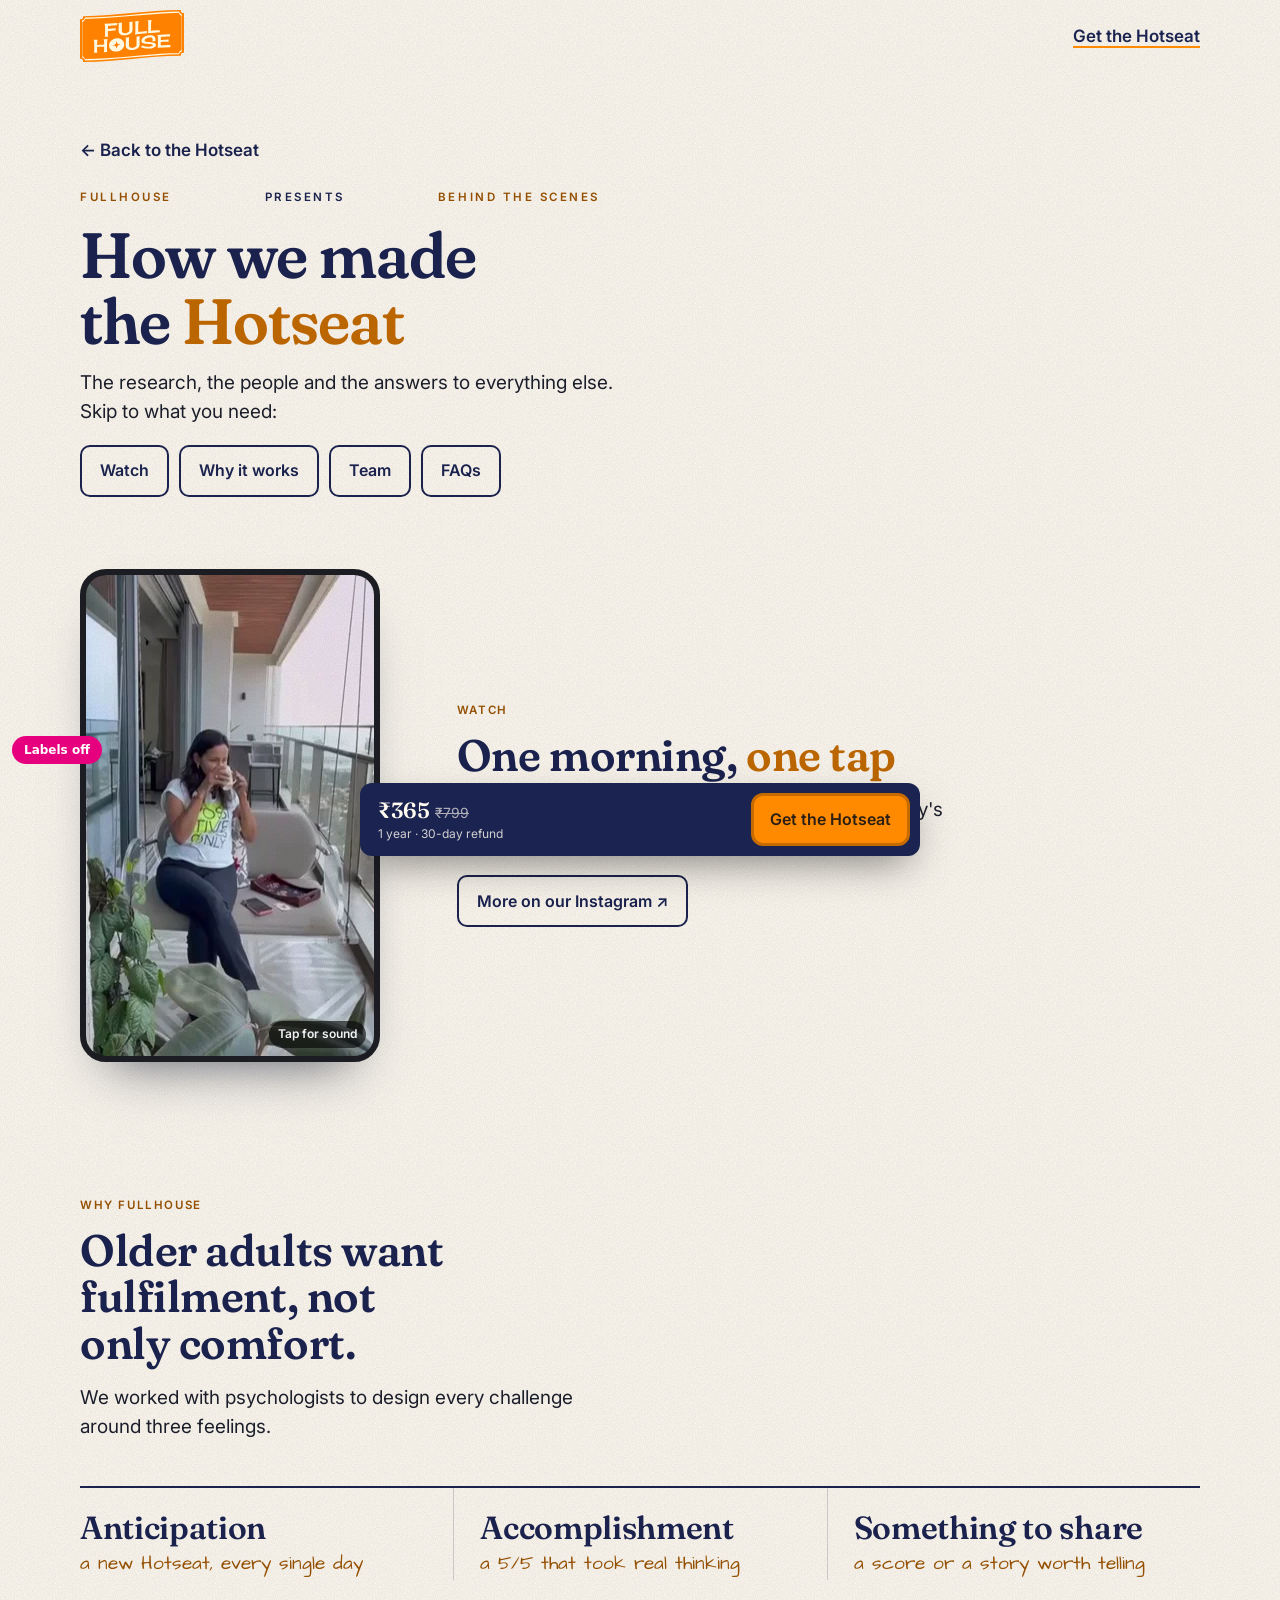
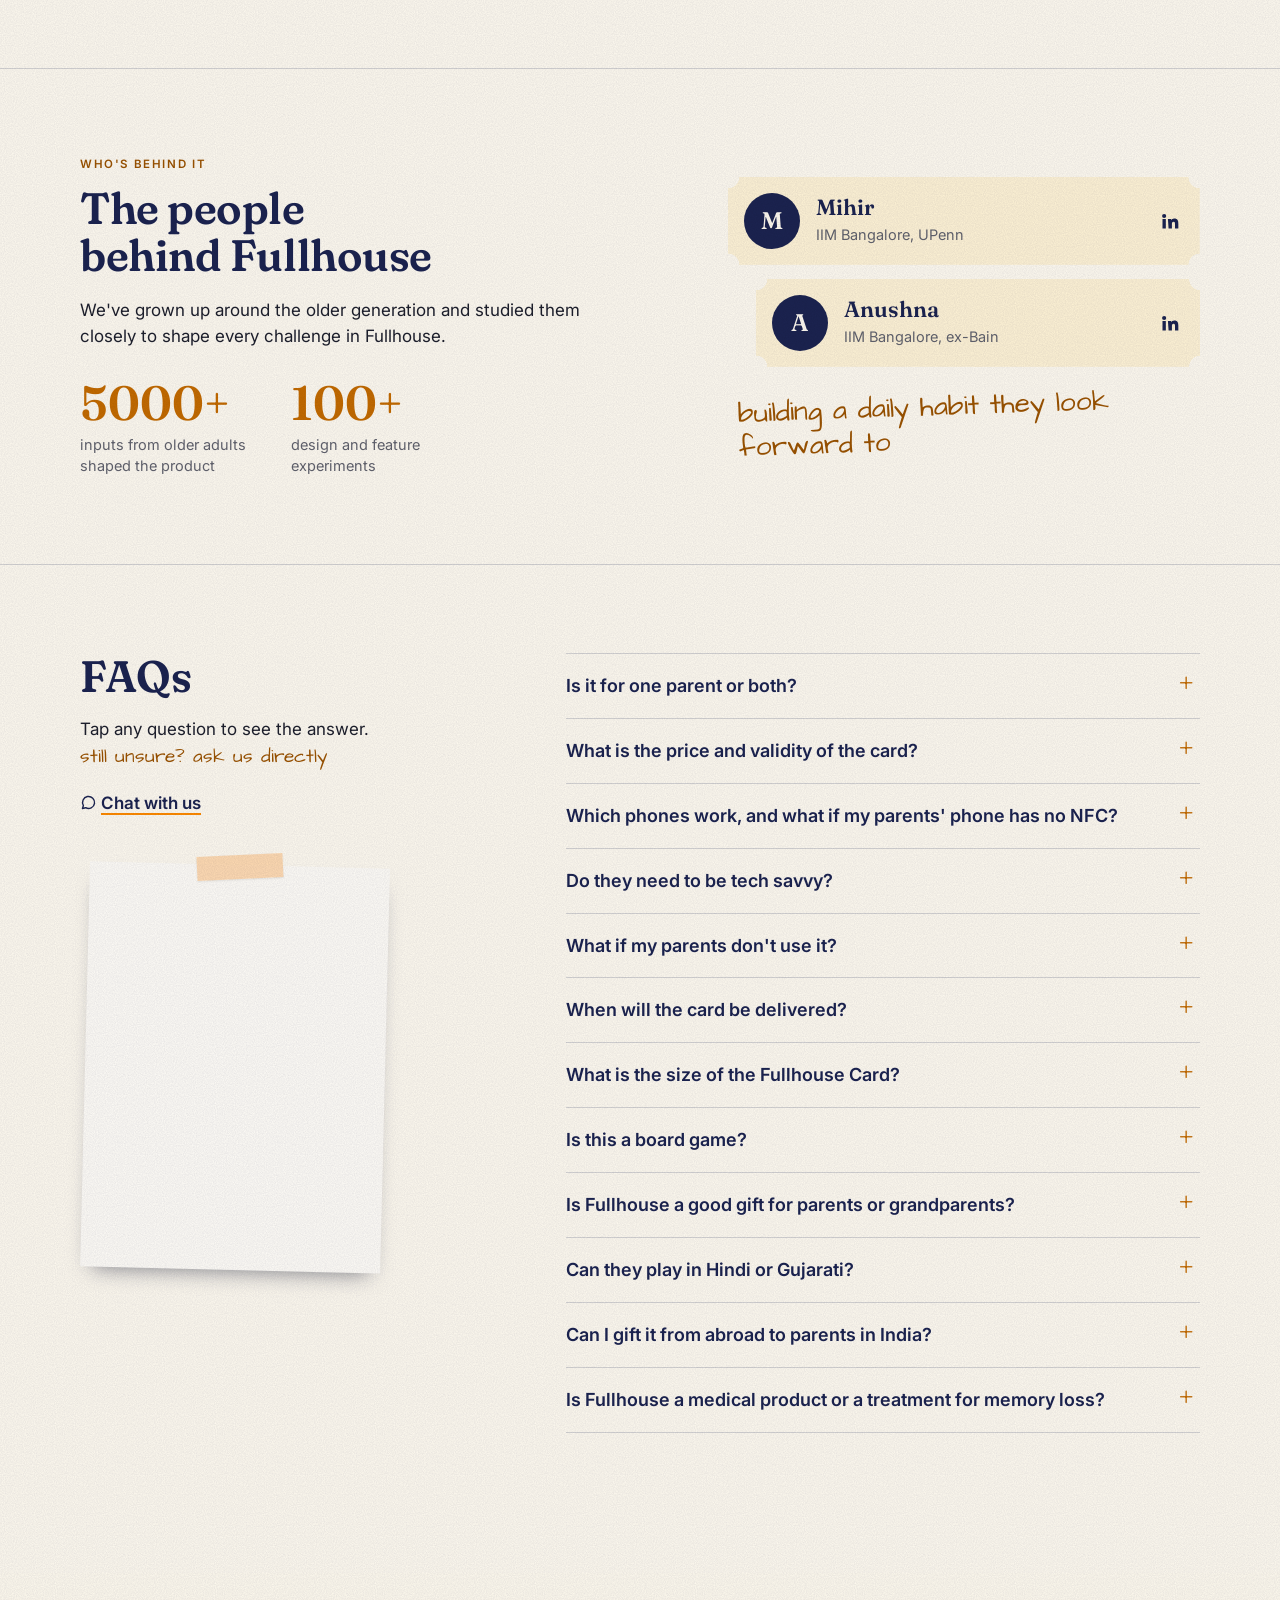
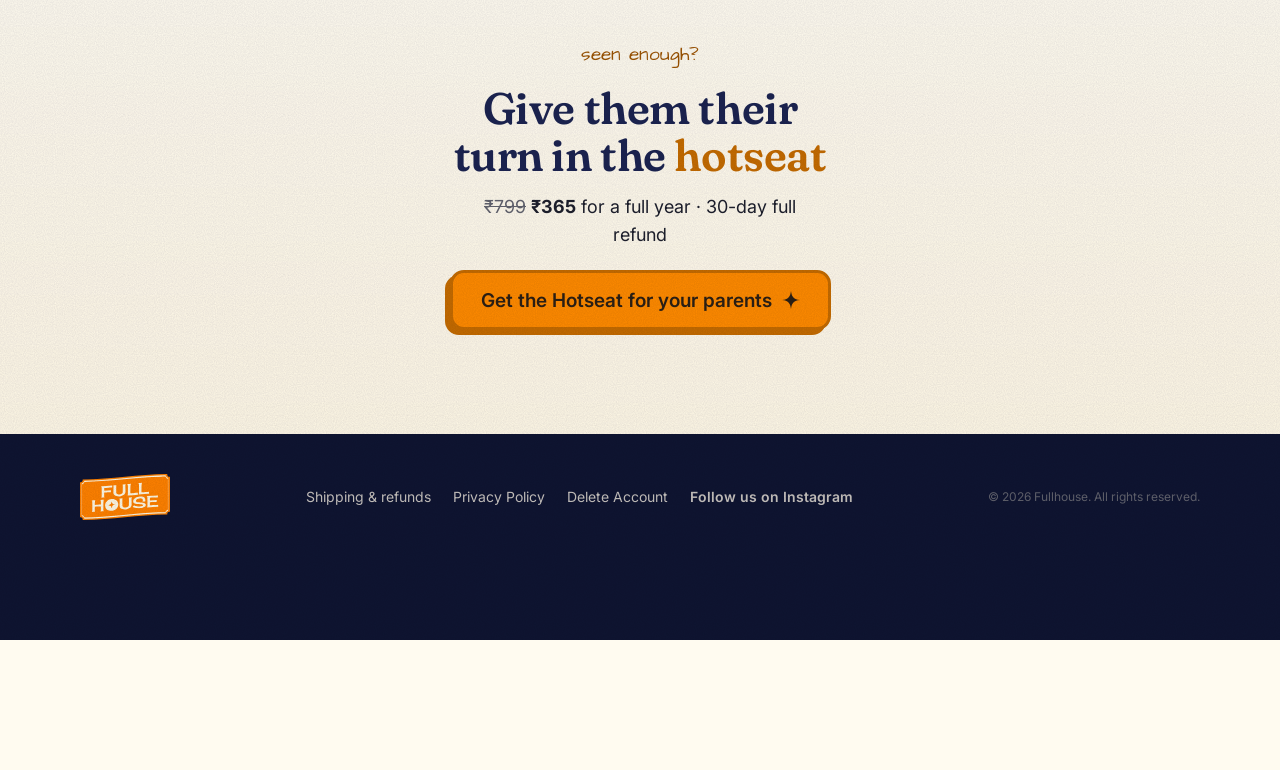
==== commit c5617976: "Update: warm homely look, mobile pass, testimonial strip" ====
--- a/more.html
+++ b/more.html
@@ -140,7 +140,7 @@
 </footer>
 
 <a class="buybar on" href="index.html#buy" aria-label="Get the Hotseat, ₹365 early-bird price">
-  <span><b>₹365</b> <s>₹799</s><small>A year of daily challenges · 30-day refund</small></span>
+  <span><b>₹365</b> <s>₹799</s><small>1 year · 30-day refund</small></span>
   <span class="go">Get the Hotseat</span>
 </a>
 <button class="dbg-toggle" id="dbgToggle" type="button">Labels on</button>
--- a/hotseat.css
+++ b/hotseat.css
@@ -615,6 +615,90 @@
   /* the stage is scaled with transform, so give back the space the unscaled 600px would reserve */
   .s-stage { transform-origin: 50% 0; margin-bottom: calc((var(--k, 1) - 1) * 600px); }
 }
+/* story day button: the app's own outline button (same family as the lifelines), not a flat WhatsApp block */
+.ask-btn-app { display: inline-flex; align-items: center; justify-content: center; min-height: 44px; padding: 0 18px; border-radius: 10px; background: #fff; border: 2px solid var(--teal); color: var(--teal); box-shadow: -3px 3px 0 var(--teal-lo); font: 700 14px var(--app); text-decoration: none; }
+.ask-btn-app:active { transform: translate(-3px, 3px); box-shadow: none; }
+.coins[hidden] { display: none; }
+
+/* ================= Warm, homely (D45): fullhouse.app's cream base, the house behind everything, peach washes ================= */
+:root { --fh-paper: #FFFBF0; --fh-paper-2: #FFF4D6; --home-wash: linear-gradient(#FFFBF0, rgba(255,244,214,.4)); }
+body, .fh { background: #FFFBF0; }
+.house-bg { position: fixed; inset: 0; z-index: -1; background: url(assets/bg-house.webp) center / cover no-repeat; opacity: .15; pointer-events: none; }
+.hero-tk, .week5, .proof, .end { background: var(--home-wash); }
+/* the story is light now: navy ink on a peach wash, phones and card stay as they are */
+.story { background: linear-gradient(#FFF4D6, #FFE8C2); color: var(--fh-text); }
+.story .fh-h2, .sc h3 { color: var(--fh-navy); }
+.sc p { color: var(--fh-text); }
+.story .lbl { color: var(--fh-orange-text); }
+.rail i { background: rgba(27,35,80,.15); }
+.s-glow { background: radial-gradient(closest-side, rgba(255,255,255,.7), transparent); }
+.lc-line { color: var(--fh-mute); } .lc-line b { color: var(--fh-navy); }
+.lc-bar { background: rgba(27,35,80,.12); }
+.s-loadcard { box-shadow: 0 30px 50px -24px rgba(20,25,50,.45); }
+/* languages: a warm band, not a navy slab */
+.lang-band { background: #FFE8C2; color: var(--fh-navy); }
+.lang-band .aside { color: var(--fh-orange-text); }
+
+/* the order bar does not exist until the hero is fully gone */
+.buybar { visibility: hidden; opacity: 0; transition: transform .3s, opacity .3s, visibility 0s .3s; }
+.buybar.on { visibility: visible; opacity: 1; transition: transform .3s, opacity .3s; }
+.fh-ticker.dock { visibility: hidden; }
+.past-hero .fh-ticker.dock { visibility: visible; }
+
+/* testimonials: video size like fullhouse.app; chats in one auto-scrolling row */
+.reels { grid-template-columns: repeat(3, 160px); gap: 16px; }
+.reel figcaption b { font-size: 16px; } .reel figcaption span { font-size: 13px; }
+.reel-line { font-size: 12.5px; padding: 28px 10px 10px; }
+.reel-play { width: 48px; height: 48px; margin: -24px; }
+.snips { overflow: hidden; margin-inline: calc(50% - 50vw); padding: 8px 0 16px; -webkit-mask: linear-gradient(90deg, transparent, #000 6%, #000 94%, transparent); mask: linear-gradient(90deg, transparent, #000 6%, #000 94%, transparent); }
+.snip-wall { columns: auto; display: flex; align-items: flex-start; gap: 18px; width: max-content; max-width: none; animation: snip-crawl 45s linear infinite; }
+.snips:hover .snip-wall, .snips:focus-within .snip-wall, .snips:active .snip-wall { animation-play-state: paused; }
+.snip { flex: none; width: 240px; margin: 0; }
+.snip figcaption { font-size: 15px; }
+@keyframes snip-crawl { to { transform: translateX(calc(-50% - 9px)); } }
+@media (prefers-reduced-motion: reduce) { .snip-wall { animation: none; } .snips { overflow-x: auto; } }
+
+/* ================= Mobile: each section's main objects fit one phone screen ================= */
+@media (max-width: 600px) {
+  :root { --sec: 44px; --gap-lead: 10px; --gap-body: 24px; }
+  .fh { font-size: 15.5px; }
+  .fh-h2 { font-size: 26px; line-height: 1.12; }
+  .fh-label { font-size: 11px; }
+  .lead, .week5 .lead { font-size: 14.5px; line-height: 1.45; }
+  /* S2: header + 7 days lead; the phone sized to sit in the same screen */
+  .week5-grid { gap: 18px; }
+  .tap-row { margin: 16px 0 6px; }
+  .w-copy .tickets { gap: 3px; }
+  /* testimonials: the three videos side by side, chats crawl below */
+  .proof .v-head .fh-h2 { max-width: 14ch; }
+  .reels { grid-template-columns: repeat(3, minmax(0, 1fr)); gap: 8px; overflow: visible; margin-inline: 0; padding: 0; }
+  .reel figcaption b { font-size: 13px; } .reel figcaption span { font-size: 11.5px; }
+  .reel-line { display: none; }
+  .speed { top: 6px; right: 6px; padding: 2px; }
+  .speed button { min-width: 30px; min-height: 30px; padding: 0 5px; font-size: 11px; }
+  .snip { width: 200px; }
+  .lang-band { padding-block: 18px; }
+  .lang-band b { font-size: 22px; }
+  .finale-h { font-size: 64px; }
+  .finale-sub { font-size: 16px; }
+  .credits .fh-h3 { font-size: 21px; }
+  .extra { padding: 12px 14px 14px; }
+  .extra b { font-size: 16px; }
+  .end-h { font-size: 24px; }
+  .poster-slot { max-width: 260px; }
+}
+@media (max-width: 600px) {
+  /* three narrow reels: the speed pill sits under each video, not on it */
+  .speed { position: static; margin-top: 6px; justify-content: space-between; background: rgba(27,35,80,.08); backdrop-filter: none; }
+  .speed button { flex: 1; min-height: 36px; color: var(--fh-navy); }
+  .speed button[aria-pressed="true"] { background: var(--fh-navy); color: var(--fh-paper); }
+}
+@media (max-width: 600px) { .week5 { padding-block: 28px; } .week5 .lbl { margin-bottom: 6px; } }
+@media (max-width: 600px) {
+  .reel { min-width: 0; }
+  .speed button { min-width: 0; padding: 0 2px; font-size: 11px; }
+  .reel figcaption b { font-size: 12.5px; line-height: 1.25; }
+}
 
 /* review build: draft notes hidden */
 .notes { display: none; }
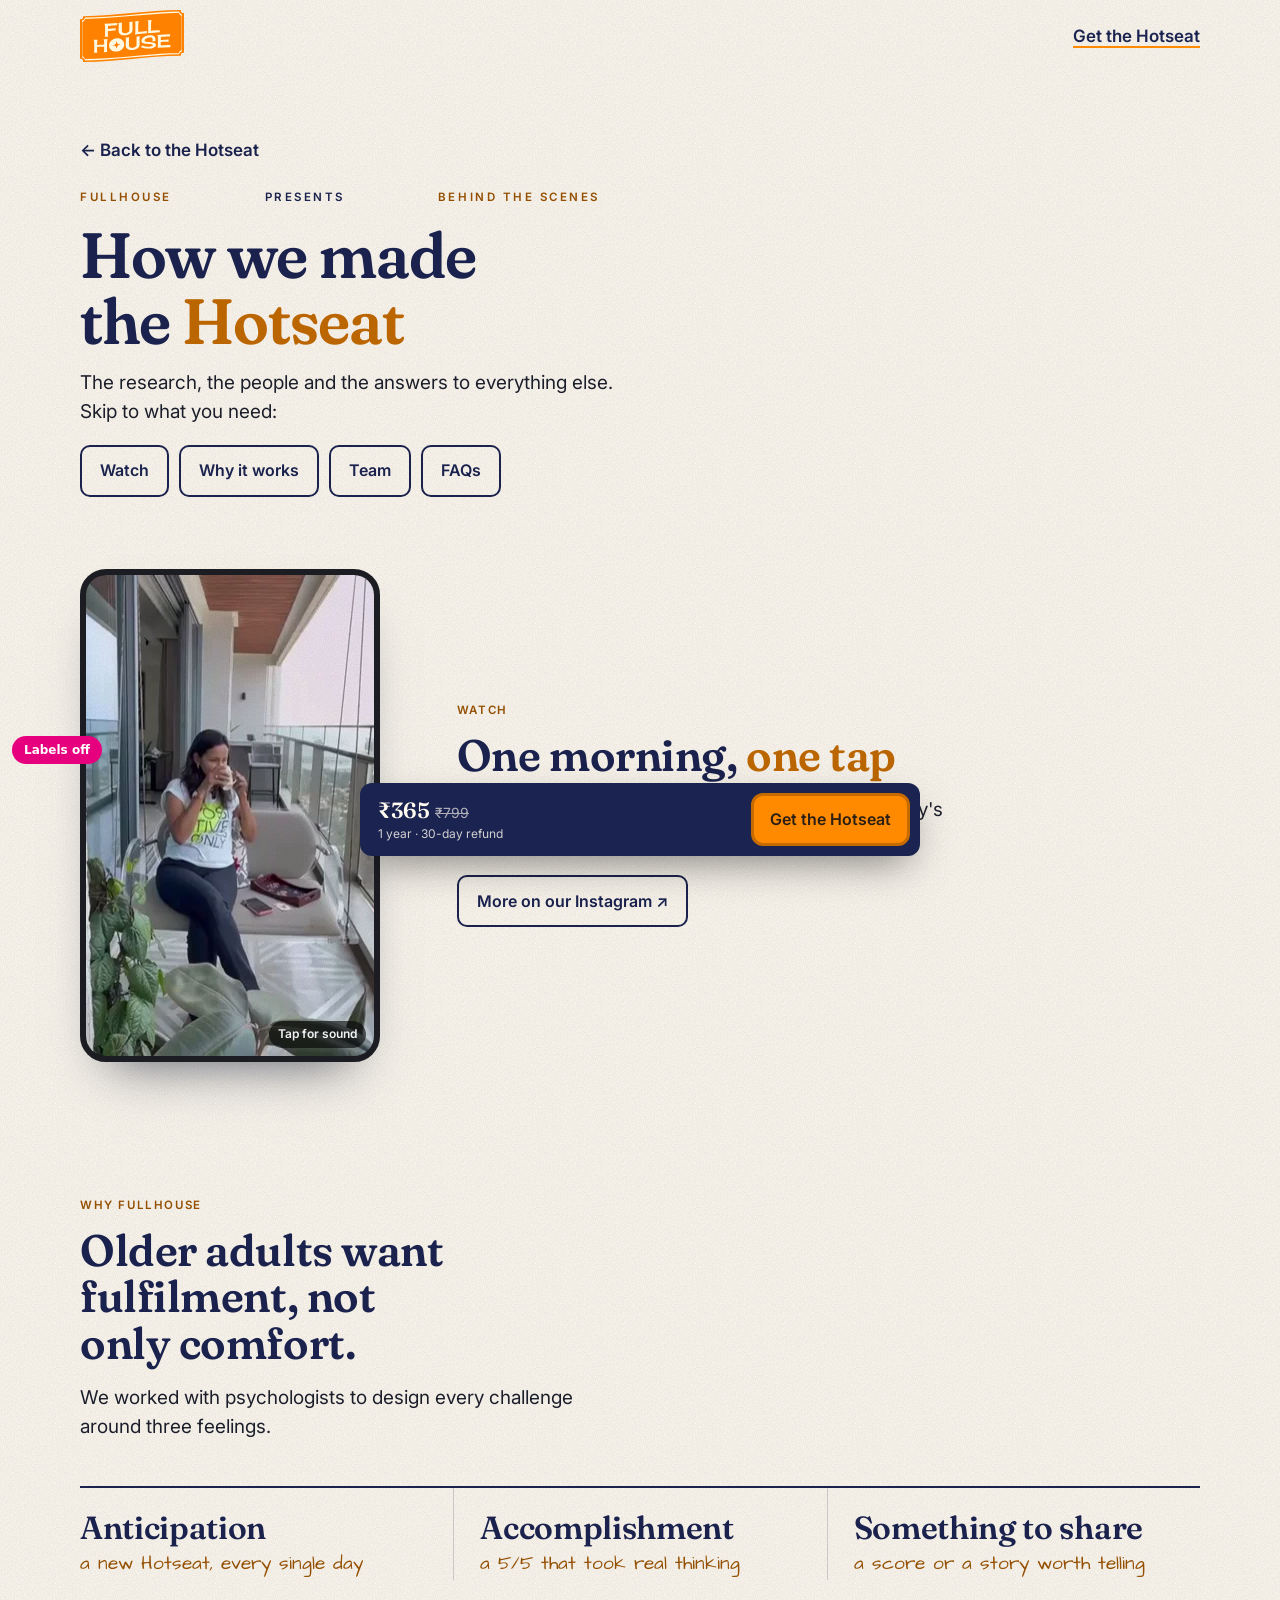
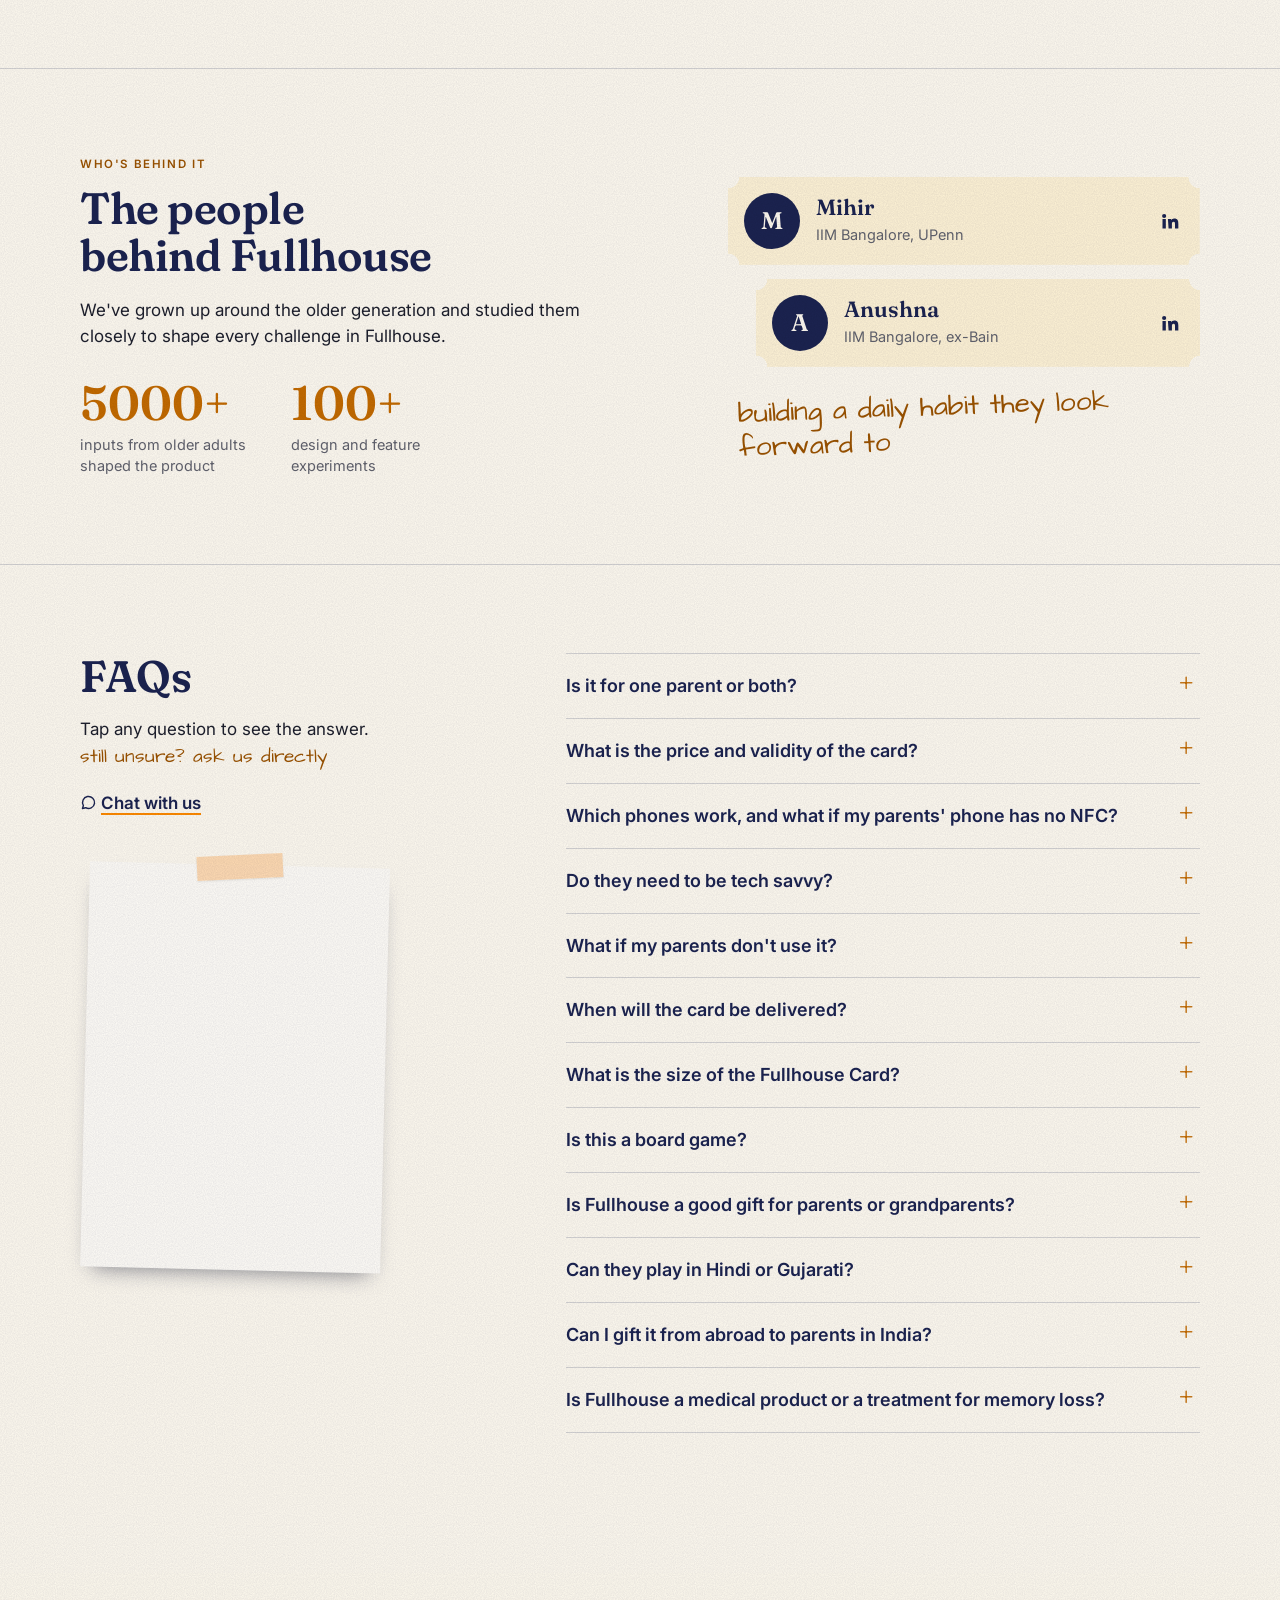
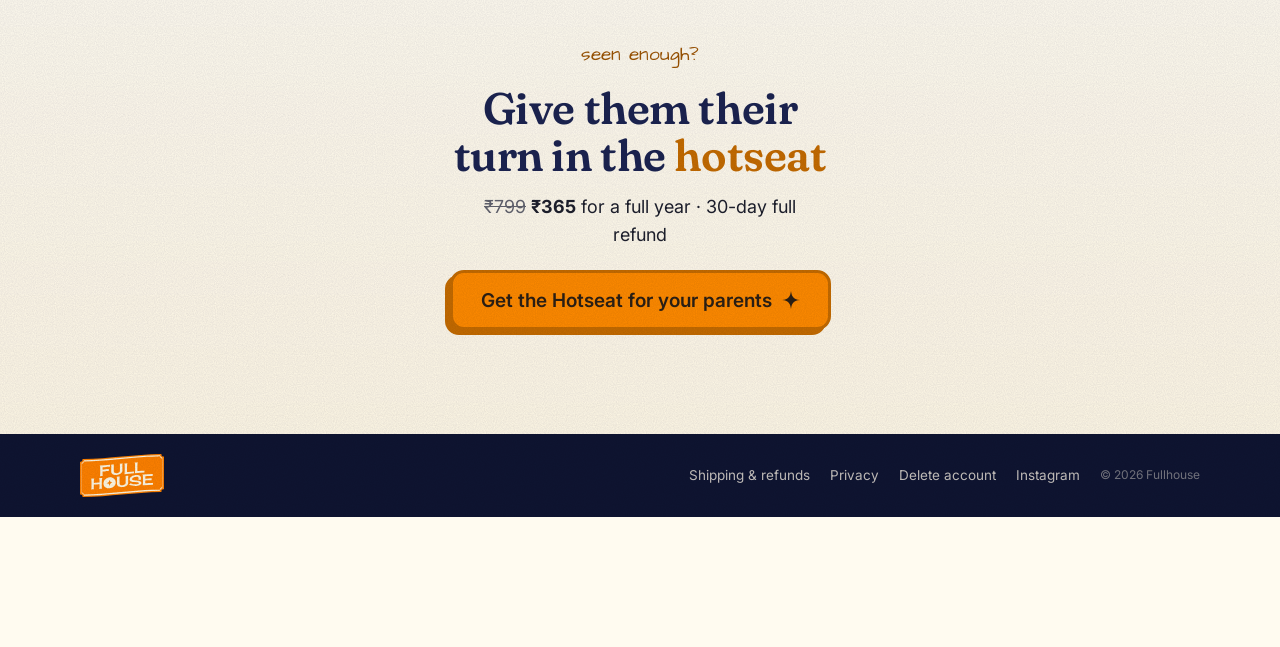
==== commit dd169ad0: "Update: post-credits side by side, one-band footer" ====
--- a/more.html
+++ b/more.html
@@ -129,13 +129,13 @@
 <footer class="foot">
   <div class="wrap">
     <img src="brand/assets/logo.svg" alt="Fullhouse">
-    <nav>
+    <nav aria-label="Footer">
       <a href="https://fullhouse.app/shipping-returns">Shipping &amp; refunds</a>
-      <a href="https://fullhouse.app/privacy-policy">Privacy Policy</a>
-      <a href="https://fullhouse.app/delete-account">Delete Account</a>
-      <a class="fh-link" href="https://www.instagram.com/fullhouse.app/" target="_blank" rel="noopener">Follow us on Instagram</a>
+      <a href="https://fullhouse.app/privacy-policy">Privacy</a>
+      <a href="https://fullhouse.app/delete-account">Delete account</a>
+      <a href="https://www.instagram.com/fullhouse.app/" target="_blank" rel="noopener">Instagram</a>
+      <small>© 2026 Fullhouse</small>
     </nav>
-    <small>© 2026 Fullhouse. All rights reserved.</small>
   </div>
 </footer>
 
--- a/hotseat.css
+++ b/hotseat.css
@@ -700,5 +700,30 @@
   .reel figcaption b { font-size: 12.5px; line-height: 1.25; }
 }
 
+/* ---- post-credits: four options side by side at every size ---- */
+.credits .extras { grid-template-columns: repeat(4, minmax(0, 1fr)); max-width: 1040px; }
+.credits .extra b::after { content: ""; }
+.credits .extra { align-content: start; }
+@media (max-width: 600px) {
+  .credits .extras { gap: 8px; }
+  .credits .extra { padding: 10px 8px 12px; border-left: 0; border-top: 2px dashed rgba(246,239,225,.25); text-align: center; }
+  .credits .extra .fh-label { font-size: 10px; letter-spacing: .12em; }
+  .credits .extra b { font: 500 12.5px/1.3 var(--fh-sans); }
+}
+/* ---- footer: logo and links in one band, the logo's height ---- */
+.foot { padding-block: 20px; }
+.foot .wrap { display: flex; flex-wrap: nowrap; align-items: center; justify-content: flex-start; gap: 24px; }
+.foot img { width: 84px; flex: none; }
+.foot nav { flex: 1; display: flex; flex-wrap: wrap; align-items: center; justify-content: flex-end; gap: 2px 20px; font-size: 13.5px; }
+.foot a { min-height: 32px; }
+.foot nav small { font-size: 12px; color: rgba(246,239,225,.45); }
+@media (max-width: 600px) {
+  .foot .wrap { gap: 14px; }
+  .foot img { width: 64px; }
+  .foot nav { justify-content: flex-start; gap: 0 14px; font-size: 12px; }
+  .foot a { min-height: 26px; }
+  .foot nav small { font-size: 11px; }
+}
+
 /* review build: draft notes hidden */
 .notes { display: none; }
